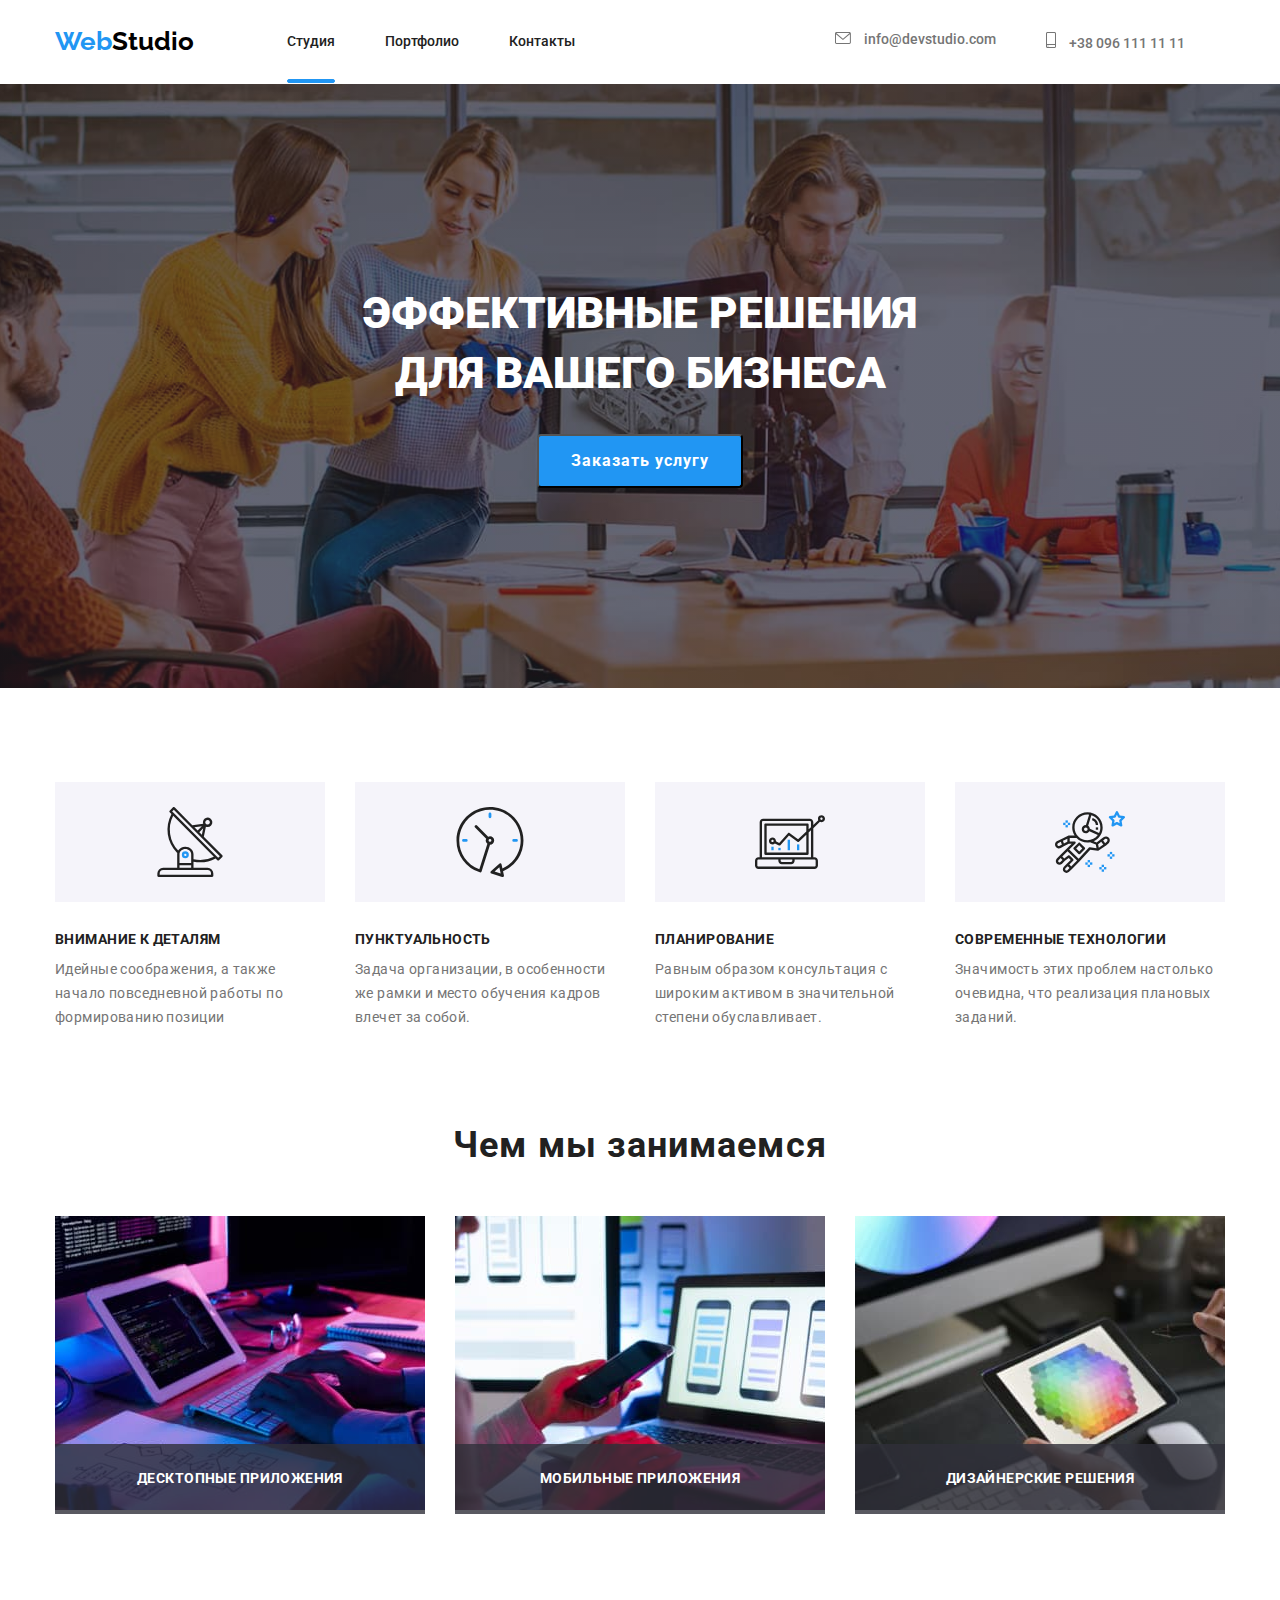
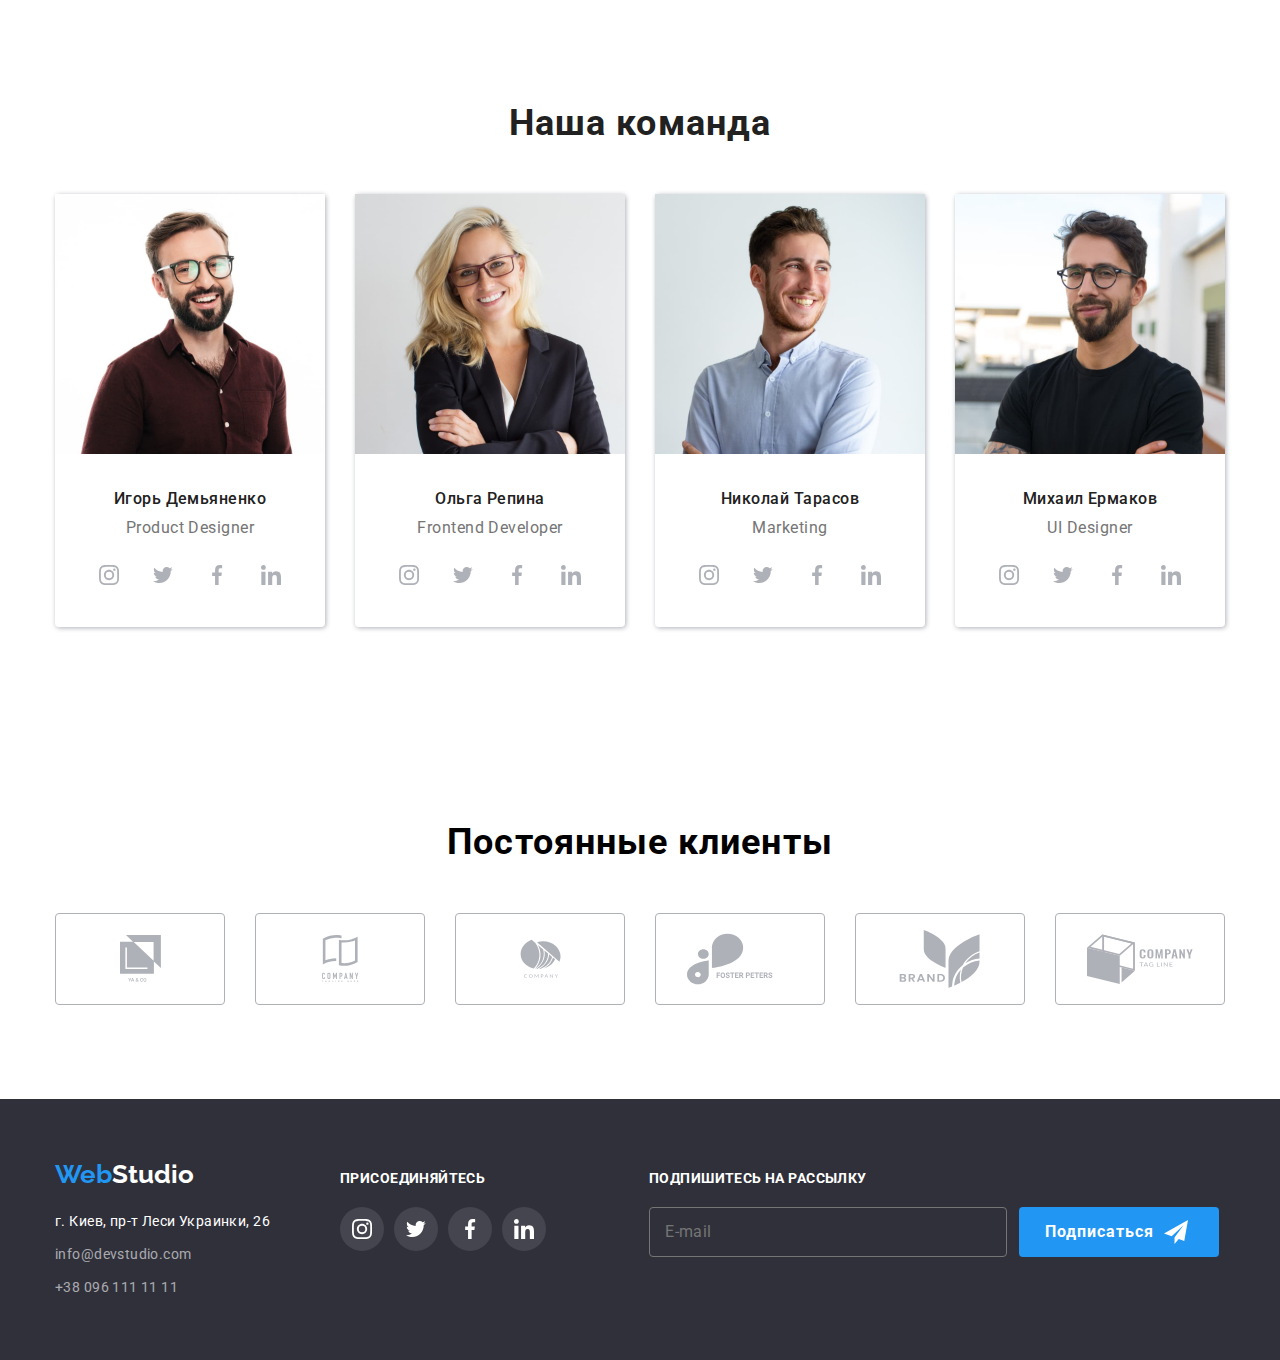
==== index.html @ 889dbae8 "Версия 1.0" ====
<!DOCTYPE html>
<html lang="ru">
  <head>
    <meta charset="UTF-8" />
    <meta http-equiv="X-UA-Compatible" content="IE=edge" />
    <meta name="viewport" content="width=device-width, initial-scale=1.0" />
    <title>Document</title>
    <link rel="preconnect" href="https://fonts.googleapis.com" />
    <link rel="preconnect" href="https://fonts.gstatic.com" crossorigin />
    <link
      href="https://fonts.googleapis.com/css2?family=Raleway:wght@700&family=Roboto:wght@400;500;700;900&display=swap"
      rel="stylesheet"
    />
    <link
      rel="stylesheet"
      href="https://cdnjs.cloudflare.com/ajax/libs/modern-normalize/1.1.0/modern-normalize.min.css"
    />
    <link rel="stylesheet" href="./css/styles.css" />
    <link rel="stylesheet" href="./css/main.css" />
  </head>

  <body>
    <header class="header">
      <div class="container heading">
        <nav class="header-navigation">
          <!---Лого сайта-->
          <a href="./index.html" class="logo" lang="en">
            <span class="half-logo">Web</span>Studio
          </a>

          <ul class="list nav-head">
            <!-----------------Меню в хедере---------------->
            <li>
              <a href="./index.html" class="link header-link active-link"> Студия </a>
            </li>
            <li>
              <a href="./portfolio.html" class="link header-link">
                Портфолио
              </a>
            </li>
            <li>
              <a href="" class="link header-link"> Контакты </a>
            </li>
          </ul>
        </nav>
        <ul class="list post-and-phone">
          <!---------------Почта и телефон---------------->
          <li >
            <a href="mailto:info@devstudio.com" class="link header-link"
              ><svg class="for-mailto" width="16" height="12">
                <use href="./images/icons.svg#icon-envelope"></use>
              </svg>
              info@devstudio.com 
          </a>
          </li>
          <li>
            <a href="tel:+380961111111" class="link header-link"
              >
              <svg class="for-tel" width="10" height="16">
                <use href="./images/icons.svg#icon-smartphone"></use>
              </svg>
              +38 096 111 11 11</a
            >
          </li>
        </ul>
      </div>
    </header>

    <main>
      <!--------------------Герой------------------->
      <section class="hero">
        <div class="container">
          <h1 class="hero-text">
            Эффективные решения <br />
            для вашего бизнеса
          </h1>
          <button type="button" class="hero-button" data-modal-open>Заказать услугу</button>
        </div>
      </section>
      <!----------------------О нас------------------->
      <section class="about-section">
        <div class="container">
          <ul class="list about">
            <li class="about-topic antenna">
              <h3 class="about-us">Внимание к деталям</h3>
              <p class="about-us-text">
                Идейные соображения, а также начало повседневной работы по
                формированию позиции
              </p>
            </li>
            <li class="about-topic clock">
              <h3 class="about-us">Пунктуальность</h3>
              <p class="about-us-text">
                Задача организации, в особенности же рамки и место обучения
                кадров влечет за собой.
              </p>
            </li>
            <li class="about-topic diagram">
              <h3 class="about-us">Планирование</h3>
              <p class="about-us-text">
                Равным образом консультация с широким активом в значительной
                степени обуславливает.
              </p>
            </li>
            <li class="about-topic kosmonaut">
              <h3 class="about-us">Современные технологии</h3>
              <p class="about-us-text">
                Значимость этих проблем настолько очевидна, что реализация
                плановых заданий.
              </p>
            </li>
          </ul>
        </div>
      </section>
<!---------------------Чем мы занимаемся---------------------------->
      <section class="our-work">
        <div class="container">
            <h2 class="caption">Чем мы занимаемся</h2>
            <ul class="list content">
              <li class="action-jpeg">
                <img
                  src="./images/action1.jpg"
                  alt="Разработка логики программы"
                  width="370"
                  height="294"
                />
                <div class="action-text">
                  <p>Десктопные приложения</p>
                </div>
              </li>
              <li class="action-jpeg">
                <img
                  src="./images/action2.jpg"
                  alt="Ищем телефоны по фотороботу"
                  width="370"
                  height="294"
                />
                <div class="action-text">
                  <p>Мобильные приложения</p>
                </div>
              </li>
              <li class="action-jpeg">
                <img
                  src="./images/action3.jpg"
                  alt="Гадание по планшету"
                  width="370"
                  height="294"
                />
                <div class="action-text">
                  <p>Дизайнерские решения</p>
                </div>
              </li>
            </ul>
      </section>
        </div>
 <!-------------------Наша команда--------------> 
 <!----------------------------------->      
      <section class="team-introduction">
        <div class="container">
            <h2 class="caption">Наша команда</h2>
            <ul class="list content">
              <li class="team-list">
                <img
                  src="./images/team-card-1.jpg"
                  alt="Игорь Демьяненко"
                  width="270"
                  height="260"
                />
                <div class="team-info">
                  <h3 class="team">Игорь Демьяненко</h3>
                  <p lang="en" class="team-role">Product Designer</p>
                </div>
                <div>
                  <ul class="list social-list">
                    <li class="injoy-list-item">
                      <a href="" class="team-link instagram"><span class="visually-hidden">Instagram</span>
                        <svg class="icon"  width="20" height="20">
                      <use href="./images/icons.svg#icon-instagram"></use>
                    </svg>
                      </a>
                    </li>
                    <li class="injoy-list-item">
                      <a href="" class="team-link twitter"><span class="visually-hidden">Twitter</span>
                        <svg class="icon"  width="20" height="20">
                      <use href="./images/icons.svg#icon-twitter"></use>
                        </svg> </a>
                    </li>
                    <li class="injoy-list-item">
                      <a href="" class="team-link facebook"><span class="visually-hidden">facebook</span>
                        <svg class="icon"  width="20" height="20">
                      <use href="./images/icons.svg#icon-facebook"></use>
                        </svg> </a>
                    </li>
                    <li class="injoy-list-item">
                      <a href="" class="team-link linkedin"><span class="visually-hidden">linkedin</span>
                        <svg class="icon"  width="20" height="20">
                      <use href="./images/icons.svg#icon-linkedin"></use>
                        </svg> </a>
                    </li>
                  </ul>
                </div>
              </li>
              <li class="team-list">
                <img
                  src="./images/team-card-2.jpg"
                  alt="Ольга Репина"
                  width="270"
                  height="260"
                />
                <div class="team-info">
                  <h3 class="team">Ольга Репина</h3>
                  <p lang="en" class="team-role">Frontend Developer</p>
                </div>
                <div>
                  <ul class="list social-list">
                    <li class="injoy-list-item">
                      <a href="" class="team-link instagram"><span class="visually-hidden">Instagram</span>
                        <svg class="icon"  width="20" height="20">
                      <use href="./images/icons.svg#icon-instagram"></use>
                    </svg>
                      </a>
                    </li>
                    <li class="injoy-list-item">
                      <a href="" class="team-link twitter"><span class="visually-hidden">Twitter</span>
                        <svg class="icon"  width="20" height="20">
                      <use href="./images/icons.svg#icon-twitter"></use>
                        </svg> </a>
                    </li>
                    <li class="injoy-list-item">
                      <a href="" class="team-link facebook"><span class="visually-hidden">facebook</span>
                        <svg class="icon"  width="20" height="20">
                      <use href="./images/icons.svg#icon-facebook"></use>
                        </svg> </a>
                    </li>
                    <li class="injoy-list-item">
                      <a href="" class="team-link linkedin"><span class="visually-hidden">linkedin</span>
                        <svg class="icon"  width="20" height="20">
                      <use href="./images/icons.svg#icon-linkedin"></use>
                        </svg> </a>
                    </li>
                  </ul>
                </div>
              </li>
              <li class="team-list">
                <img
                  src="./images/team-card-3.jpg"
                  alt="Николай Тарасов"
                  width="270"
                  height="260"
                />
                <div class="team-info">
                  <h3 class="team">Николай Тарасов</h3>
                  <p lang="en" class="team-role">Marketing</p>
                </div> 
                <div>
                  <ul class="list social-list">
                    <li class="injoy-list-item">
                      <a href="" class="team-link instagram"><span class="visually-hidden">Instagram</span>
                        <svg class="icon"  width="20" height="20">
                      <use href="./images/icons.svg#icon-instagram"></use>
                    </svg>
                      </a>
                    </li>
                    <li class="injoy-list-item">
                      <a href="" class="team-link twitter"><span class="visually-hidden">Twitter</span>
                        <svg class="icon"  width="20" height="20">
                      <use href="./images/icons.svg#icon-twitter"></use>
                        </svg> </a>
                    </li>
                    <li class="injoy-list-item">
                      <a href="" class="team-link facebook"><span class="visually-hidden">facebook</span>
                        <svg class="icon"  width="20" height="20">
                      <use href="./images/icons.svg#icon-facebook"></use>
                        </svg> </a>
                    </li>
                    <li class="injoy-list-item">
                      <a href="" class="team-link linkedin"><span class="visually-hidden">linkedin</span>
                        <svg class="icon"  width="20" height="20">
                      <use href="./images/icons.svg#icon-linkedin"></use>
                        </svg> </a>
                    </li>
                  </ul>
                </div>           
              </li>
              <li class="team-list">
                <img
                  src="./images/team-card-4.jpg"
                  alt="Михаил Ермаков"
                  width="270"
                  height="260"
                />
                <div class="team-info">
                  <h3 class="team">Михаил Ермаков</h3>
                  <p lang="en" class="team-role">UI Designer</p>
                </div>
                <div>
                  <ul class="list social-list">
                    <li class="injoy-list-item">
                      <a href="" class="team-link instagram"><span class="visually-hidden">Instagram</span>
                        <svg class="icon"  width="20" height="20">
                      <use href="./images/icons.svg#icon-instagram"></use>
                    </svg>
                      </a>
                    </li>
                    <li class="injoy-list-item">
                      <a href="" class="team-link twitter"><span class="visually-hidden">Twitter</span>
                        <svg class="icon"  width="20" height="20">
                      <use href="./images/icons.svg#icon-twitter"></use>
                        </svg> </a>
                    </li>
                    <li class="injoy-list-item">
                      <a href="" class="team-link facebook"><span class="visually-hidden">facebook</span>
                        <svg class="icon"  width="20" height="20">
                      <use href="./images/icons.svg#icon-facebook"></use>
                        </svg> </a>
                    </li>
                    <li class="injoy-list-item">
                      <a href="" class="team-link linkedin"><span class="visually-hidden">linkedin</span>
                        <svg class="icon"  width="20" height="20">
                      <use href="./images/icons.svg#icon-linkedin"></use>
                        </svg> </a>
                    </li>
                  </ul>
                </div>
              </li>
            </ul>
          </div>
        </section>
        <!--------------------------Наши клиенты------------------------------------->
        <section class="clients">
          <div>
            <h3 class="our-clients">Постоянные клиенты</h3>
            <ul class="list clients-list">
              <li class="company-list-item">
                <a href="" class="company flashing-icons"><span class="visually-hidden">YA&CO</span>
                  <svg class="icon"  width="41" height="47">
                <use href="./images/icons.svg#icon-group-first"></use>
              </svg>
                </a>
              </li>
              <li class="company-list-item">
                <a href="" class="company flashing-icons"><span class="visually-hidden">Company tagline here</span>
                  <svg class="icon"  width="41" height="47">
                <use href="./images/icons.svg#icon-tagline-logo"></use>
              </svg>
                </a>
              </li>
              <li class="company-list-item">
                <a href="" class="company flashing-icons"><span class="visually-hidden">Company half-circle</span>
                  <svg class="icon"  width="41" height="47">
                <use href="./images/icons.svg#icon-company-third"></use>
              </svg>
                </a>
              </li>
              <li class="company-list-item">
                <a href="" class="company flashing-icons"><span class="visually-hidden">Foster Peters</span>
                  <svg class="icon"  width="106" height="60">
                <use href="./images/icons.svg#icon-foster-peters"></use>
              </svg>
                </a>
              </li>
              <li class="company-list-item">
                <a href="" class="company flashing-icons"><span class="visually-hidden">List-brand</span>
                  <svg class="icon"  width="106" height="60">
                <use href="./images/icons.svg#icon-logo-brand"></use>
              </svg>
                </a>
              </li>
              <li class="company-list-item">
                <a href="" class="company flashing-icons"><span class="visually-hidden">Square company</span>
                  <svg class="icon"  width="106" height="60">
                <use href="./images/icons.svg#icon-company-tag-line"></use>
              </svg>
                </a>
              </li>
            </ul>
          </div>
        </section>
    </main>
    <!------------------------footer--------------->
    <footer>
      <div class="container foot-and-injoy">
        <div>
          <a href="./index.html" class="lower-logo" lang="en">
            <span class="left-half-logo-footer">Web</span
            ><span class="right-half-logo-footer">Studio</span>
          </a>
          <address class="address-ccs">
            <ul>
              <li class="list footer-adress">
                <a
                  href="https://goo.gl/maps/MTrRzGX6fxmaniAc8"
                  target="_blank"
                  rel="noopener noreferrer"
                  class="link"
                  >г. Киев, пр-т Леси Украинки, 26</a
                >
              </li>
              <li class="list footer-post-and-phone">
                <a href="mailto:info@devstudio.com" class="link"
                  >info@devstudio.com</a
                >
              </li>
              <li class="list footer-post-and-phone">
                <a href="tel:+380961111111" class="link">+38 096 111 11 11</a>
              </li>
            </ul>
          </address>
        </div>
          <div class="injoy">
            <h3 class="injoy-text">присоединяйтесь</h3>
            <ul class="list injoy-list">
              <li class="injoy-list-item ">
                <a href="" class="social-link"><span class="visually-hidden">Instagram</span>
                  <svg class="icon"  width="20" height="20">
                <use href="./images/icons.svg#icon-instagram"></use>
              </svg>
                </a>
              </li>
              <li class="injoy-list-item">
                 <a href="" class="social-link"><span class="visually-hidden">Twitter</span>
                  <svg class="icon"  width="20" height="20">
                <use href="./images/icons.svg#icon-twitter"></use>
                  </svg> </a>
              </li>
              <li class="injoy-list-item">
                <a href="" class="social-link"><span class="visually-hidden">facebook</span>
                  <svg class="icon"  width="20" height="20">
                <use href="./images/icons.svg#icon-facebook"></use>
                  </svg> </a>
              </li>
              <li class="injoy-list-item">
                <a href="" class="social-link"><span class="visually-hidden">linkedin</span>
                  <svg class="icon"  width="20" height="20">
                <use href="./images/icons.svg#icon-linkedin"></use>
                  </svg> </a>
              </li>
            </ul>
          </div>
          <div class="injoy-mailing">
                <h3 class="injoy-text">Подпишитесь на рассылку</h3>
                <form class="injoy-text-mailing-form">
                  <input type="email" name="injoy-mailing-input" placeholder="E-mail" class="injoy-mailing-input-class"> 
                  <button type="button" class="injoy-mailing-button">Подписаться <span class="injoy-mailing-icon"></span></button>
                </form>
          </div>
      </div>
      
    </footer>

    <!-------------------------Модалка--------------->
    <div class="backdrop is-hidden" data-modal>
      <div class="modal">
        <button type="button" class="close" data-modal-close>
          <svg class="icon-close" width="11" height="11">
                    <use href="./images/icons.svg#icon-close-colorless"></use>
                  </svg>
        </button>
        <form class="modal-form">
          <p class="modal-form-title">Оставьте свои данные, мы вам перезвоним</p>
          <div class="modal-form-sector">
            <label class="modal-form-field">
              Имя 
              <span class="modal-form-input-wrapper">
                <input type="text" class="modal-form-input" name="user-name">
                  <svg class="modal-form-icon"  width="12" height="12">
                    <use href="./images/icons.svg#icon-user"></use>
                  </svg>
              </span>
              
            </label>
            <label class="modal-form-field">
              Телефон
              <span class="modal-form-input-wrapper">
                  <input type="tel" class="modal-form-input" name="user-phone">
                <svg class="modal-form-icon" width="13" height="13">
                  <use href="./images/icons.svg#icon-tel"></use>
                </svg>
              </span>
              
            </label>
            <label class="modal-form-field">
              Почта
              <span class="modal-form-input-wrapper">
                  <input type="email" class="modal-form-input" name="user-mail">
                  <svg class="modal-form-icon" width="15" height="12">
                    <use href="./images/icons.svg#icon-mail"></use>
                  </svg>
              </span>
              
            </label>
            <label class="modal-form-field">
              Комментарий
              <textarea name="user-comment" class="modal-form-comment-area" placeholder="Введите текст" ></textarea>
            </label>
            <div class="modal-form-field-policy">
              <input type="checkbox" id="check" name="policy" class="checkbox visually-hidden">
              <label for="check" class="check-label">Соглашаюсь с рассылкой и принимаю &nbsp<a href=""class="link policy-link"> Условия договора</a></label>
            </div>
            <!--<label class="modal-form-field-policy check-label">
              <input type="checkbox" class="checkboxing" name="user-accepting">
              Соглашаюсь с рассылкой и принимаю <a href="">Условия договора</a> 
              
            </label> -->
            <span class="submit-button">
              <button type="submit" class="btn">Отправить</button>
            </span>
            
            
          </div>
        </form>
      </div>
      
    </div>

    <script src="./js/modal.js"></script>
  </body>
</html>
---- css/styles.css ----
.content {
  display: flex;
  flex-wrap: wrap;
}

.flashing-icons {
  transition-property: fill, border;
  transition-duration: var(--timing);
  transition-timing-function: var(--cubik);
}

/**header css**/

.header .conteiner {
  display: flex;
  align-items: center;
}

.heading {
  display: flex;
}
.header-link {
  display: block;
  position: relative;
  padding-top: 32px;
  padding-bottom: 32px;
}
.active-link::after {
  content: "";
  position: absolute;
  display: block;
  left: 0;
  bottom: 0;

  width: 100%;
  height: 4px;
  border-radius: 4px;
  background-color: var(--second-color);
  border: 1px solid var(--second-color);
  margin-bottom: -1.5px;
}

.logo {
  font-family: Raleway, sans-serif;
  font-weight: 700;
  font-size: 26px;
  line-height: 1.2;
  color: #000000;
  text-decoration: none;
  padding-top: 24px;
  padding-bottom: 24px;
  margin-right: 93px;
}
.half-logo {
  color: var(--second-color);
}

.header-navigation {
  display: flex;
  align-items: center;
}
.nav-head {
  font-weight: 500;
  font-size: 14px;
  line-height: 1.14;
  color: var(--secondary-text-color);
  /*padding-top: 32px;
  padding-bottom: 32px;*/

  display: flex;
}
.for-mailto,
.for-tel {
  fill: currentColor;
  align-items: center;
  display: inline-flex;
  margin-right: 10px;
}
.for-mailto:hover,
.for-tel:hover {
  fill: currentColor;
}

.nav-head li:not(:last-child),
.post-and-phone li:not(:last-child) {
  margin-right: 50px;
}

.nav-head .link {
  color: var(--secondary-text-color);
}
.post-and-phone {
  font-weight: 500;
  font-size: 14px;
  line-height: 1.14;
  color: var(--primary-text-color);

  display: flex;
  margin-left: auto;
  margin-right: 40px;
}
.post-and-phone .link {
  color: var(--primary-text-color);
}

/***main css**/

/**Герой**/
.hero {
  background: var(--outside-background-color);
  flex-grow: 1;
  text-align: center;
  padding-top: 200px;
  padding-bottom: 200px;

  background-image: linear-gradient(
      to right,
      rgba(47, 48, 58, 0.4),
      rgba(47, 48, 58, 0.4)
    ),
    url(../images/hero.jpg);
  background-repeat: no-repeat;
  background-position: center;
  background-size: cover;
}
.hero-text {
  font-weight: 900;
  font-size: 44px;
  line-height: 1.36;
  text-transform: uppercase;
  color: var(--light-text-color);
}
.hero-button {
  font-family: Roboto, sans-serif;
  font-style: normal;
  font-weight: 700;
  font-size: 16px;
  line-height: 1.9;
  align-items: center;
  text-align: center;
  letter-spacing: 0.06em;
  color: var(--light-text-color);
  background-color: var(--second-color);
  cursor: pointer;
  border-radius: 4px;
  padding: 10px 32px;
  display: inline-block;
  min-width: 200px;
  margin-top: 30px;
}
/************Секция "О нас"*******************/
.about-section {
  padding-top: 94px;
  padding-bottom: 94px;
  display: flex;
}
.about {
  display: flex;
}

.about-us {
  font-weight: 700;
  font-size: 14px;
  line-height: 1.14;
  letter-spacing: 0.03em;
  text-transform: uppercase;
  color: var(--secondary-text-color);
  margin-bottom: 10px;
}

.about-us-text {
  font-weight: 400;
  font-size: 14px;
  line-height: 1.71;
  letter-spacing: 0.03em;
  color: var(--primary-text-color);
  width: 270px;
}

.about-topic:not(:last-child) {
  margin-right: 30px;
}
.about-topic::before {
  content: "";
  display: block;
  height: 120px;
  background-color: #f5f4fa;
  background-size: contain;
  background-repeat: no-repeat;
  align-items: center;
  margin-bottom: 30px;
}

.antenna::before {
  background-image: url(../images/antenna-svg.svg);
}

.clock::before {
  background-image: url(../images/clock-svg.svg);
}
.diagram::before {
  background-image: url(../images/diagram-svg.svg);
}
.kosmonaut::before {
  background-image: url(../images/kosmonaut-svg.svg);
}
/***********************Чем мы занимаемся**************************************/
.our-work {
  padding-bottom: 94px;
}
.caption {
  font-weight: 700;
  font-size: 36px;
  line-height: 1.17;
  text-align: center;
  letter-spacing: 0.03em;
  color: var(--secondary-text-color);
  margin-bottom: 50px;
}

.action-jpeg {
  position: relative;
}
.action-jpeg:not(:last-child) {
  margin-right: 30px;
}

.action-text {
  height: 70px;
  width: 100%;
  position: absolute;
  bottom: 0;
  display: flex;

  font-style: normal;
  font-weight: 700;
  font-size: 14px;
  line-height: 1.14;
  justify-content: center;
  align-items: center;
  letter-spacing: 0.03em;
  text-transform: uppercase;
  /***padding-top: 27px;*/

  color: var(--light-text-color);
  background-color: rgba(47, 48, 58, 0.8);
}
/****************************Наша команда******************************/
.team {
  font-weight: 500;
  font-size: 16px;
  line-height: 1.19;
  letter-spacing: 0.03em;
  text-align: center;

  color: var(--secondary-text-color);
  padding-bottom: 10px;
}
.team-info {
  padding-top: 30px;
  padding-bottom: 16px;
}
.team-role {
  font-weight: 400;
  font-size: 16px;
  line-height: 1.19;
  letter-spacing: 0.03em;
  text-align: center;
  color: var(--primary-text-color);
}
.team-list {
  box-shadow: 1px 1px 5px var(--company-color);
  border-radius: 4px;
}

.team-list:not(:last-child) {
  margin-right: 30px;
}
.team-introduction {
  padding-bottom: 94px;
  padding-top: 94px;
  /**background-color: #F5F4FA;*/
}
.social-list {
  display: flex;
  justify-content: center;
  padding-bottom: 30px;
}
.team-link {
  height: 44px;
  width: 44px;
  display: flex;
  align-items: center;
  justify-content: center;
  fill: var(--company-color);
  border-radius: 50%;
  background-color: transparent;

  transition-property: background-color, fill;
  transition-duration: var(--timing);
  transition-timing-function: var(--cubik);
}

.team-link:hover,
.team-link:focus {
  background-color: var(--second-color);
  fill: var(--light-text-color);
}
/*********************Наши клиенты*******************************/
.clients {
  padding-top: 100px;
  /*padding-bottom: 236px;*/
}
.our-clients {
  font-weight: 700;
  font-size: 36px;
  line-height: 1.17;
  text-align: center;
  letter-spacing: 0.03em;
  margin-bottom: 50px;
}

.clients-list {
  display: flex;
  justify-content: center;
  padding-bottom: 94px;
}
.company {
  content: "";
  height: 92px;
  width: 170px;
  display: flex;
  align-items: center;
  justify-content: center;
  border-radius: 4px;
  fill: var(--company-color);
  border: 1px solid var(--company-color);
}
.company:hover,
.company:focus {
  fill: var(--second-color);
  border: 1px solid var(--second-color);
}

/**************************footer css**************************/
footer {
  background: var(--outside-background-color);
  padding-top: 60px;
  padding-bottom: 60px;
}

.lower-logo {
  font-family: Raleway, sans-serif;
  font-weight: 700;
  font-size: 26px;
  line-height: 1.2;
  color: #000000;
  text-decoration: none;
}

.left-half-logo-footer {
  color: var(--second-color);
}
.right-half-logo-footer {
  color: var(--light-text-color);
}
.footer-post-and-phone:not(:last-child) {
  margin-bottom: 9px;
}
.footer-adress {
  margin-bottom: 9px;
}
.footer-post-and-phone .link {
  font-style: normal;
  font-size: 14px;
  line-height: 1.71;
  letter-spacing: 0.03em;
  color: rgba(255, 255, 255, 0.6);
}
.address-ccs {
  margin-top: 20px;
}

.footer-adress .link {
  font-style: normal;
  font-size: 14px;
  line-height: 1.71;
  letter-spacing: 0.03em;
  color: var(--light-text-color);
}

/******************************Социалки*******************************/
.injoy {
  margin-left: 70px;
  margin-top: 12px;
}
.injoy-text {
  font-weight: 700;
  font-size: 14px;
  line-height: 1.14;
  letter-spacing: 0.03em;
  text-transform: uppercase;

  color: var(--light-text-color);
  margin-bottom: 20px;
}
.injoy-list {
  display: flex;
  justify-content: center;
}
.social-link {
  height: 44px;
  width: 44px;
  display: flex;
  align-items: center;
  justify-content: center;
  border-radius: 50%;
  background-color: rgba(255, 255, 255, 0.1);
  fill: var(--light-text-color);

  transition-property: background-color;
  transition-duration: var(--timing);
  transition-timing-function: var(--cubik);
}
.social-link:hover,
.social-link:focus {
  background-color: var(--second-color);
}

.injoy-list-item {
  content: "";
  display: inline-block;

  background-size: 22px;
  background-position: center;
  fill: var(--light-text-color);
}
.injoy-list-item:not(:last-child) {
  margin-right: 10px;
}
.company-list-item:not(:last-child) {
  margin-right: 30px;
}

.foot-and-injoy {
  display: flex;
}

.injoy-mailing {
  margin-left: 103px;
  margin-top: 12px;
}
.injoy-text-mailing-form {
  display: flex;
}

.injoy-mailing-input-class {
  height: 50px;
  width: 358px;
  background-color: transparent;
  border-radius: 4px;
  border: 1px solid var(--primary-text-color);
  padding: 16px 15px;
  color: var(--primary-text-color);
  margin-right: 12px;
}
.injoy-mailing-input-class::placeholder {
  font-weight: normal;
  font-size: 16px;
  line-height: 1.25;
  letter-spacing: 0.03em;
  color: var(--primary-text-color);
}
.injoy-mailing-button {
  font-family: Roboto, sans-serif;
  font-style: normal;
  font-weight: 700;
  font-size: 16px;
  line-height: 1.9;
  align-items: center;
  text-align: center;
  letter-spacing: 0.06em;
  color: var(--light-text-color);
  background-color: var(--second-color);
  cursor: pointer;
  border-radius: 4px;
  padding: 5px 26px;
  display: inline-flex;
  min-width: 200px;
  position: relative;
  border: none;
}
.injoy-mailing-button > .injoy-mailing-icon {
  width: 24px;
  height: 24px;
  background-image: url(../images/icon-send.svg);
  margin-left: 10px;
}

/*******************************Портфолио**********************************/

.visually-hidden {
  position: absolute;
  clip: rect(0 0 0 0);
  width: 1px;
  height: 1px;
  margin: -1px;
}

.projects {
  position: relative;

  margin-right: 30px;
  margin-bottom: 30px;
  border: 1px solid #eeeeee;

  transition-property: box-shadow, order-radius;
  transition-duration: var(--timing);
  transition-timing-function: var(--cubik);
}

.projects:hover,
.projects:focus {
  box-shadow: 1px 1px 5px var(--company-color);
  border-radius: 4px;
}

.projects:nth-child(3n) {
  margin-right: -30px;
}
.projects:nth-last-child(-n + 3) {
  margin-bottom: 0;
  padding-bottom: 0;
}

.port {
  border-top: 1px solid #ececec;
  padding-top: 94px;
  padding-bottom: 94px;
}

.portfolio-button {
  font-family: Roboto, sans-serif;
  font-weight: 500;
  font-size: 16px;
  line-height: 1.62;
  text-align: center;
  letter-spacing: 0.03em;
  border-radius: 4px;
  background-color: #f5f4fa;
  color: var(--secondary-text-color);
  cursor: pointer;
  border-color: transparent;
  padding: 6px 22px;
  border-radius: 4px;

  transition-property: color, background-color, box-shadow;
  transition-duration: var(--timing);
  transition-timing-function: var(--cubik);
}
.filter-button {
  justify-content: center;
  margin-bottom: 50px;
}
.filter-button li:not(:last-child) {
  margin-right: 8px;
}

.info-project {
  padding: 20px 24px;
}
.thumb {
  position: relative;
  overflow: hidden;
}

.project-topic {
  position: absolute;
  width: 100%;
  /*height: calc(100% - 110px);*/
  height: 100%;
  top: 100%;
  left: 0;
  text-align: left;
  padding: 63px 24px;

  font-style: normal;
  font-weight: normal;
  font-size: 18px;
  line-height: 1.56;
  letter-spacing: 0.03em;

  color: var(--light-text-color);
  background-color: rgba(33, 150, 243, 0.9);
  opacity: 0;

  transition-property: opacity, transform;
  transition-duration: var(--timing);
  transition-timing-function: var(--cubik);
}
.thumb:hover .project-topic {
  opacity: 1;
  transform: translateY(-100%);
  /*transform: translateY(calc(-100% - 110px));*/
}

.company-name {
  font-weight: 700;
  font-size: 18px;
  line-height: 2;
  letter-spacing: 0.06em;
  color: var(--secondary-text-color);
  margin-bottom: 4px;
}

.project-type {
  font-weight: 400;
  font-size: 16px;
  line-height: 1.87;
  letter-spacing: 0.03em;
  color: var(--primary-text-color);
}
.link:hover,
.link:focus {
  color: var(--second-color);
  fill: var(--second-color);
}

.portfolio-button:hover,
.portfolio-button:focus {
  color: var(--light-text-color);
  background-color: var(--second-color);
  box-shadow: 1px 1px 5px var(--company-color);
}

/******************* Модалка********/
.backdrop {
  position: fixed;
  top: 0;
  left: 0;
  width: 100vw;
  height: 100vh;
  background-color: rgba(0, 0, 0, 0.2);
  opacity: 1;
  transition: opacity var(--timing) var(--cubik);
}

.backdrop.is-hidden {
  opacity: 0;
  pointer-events: none;
  visibility: unset;
}

.modal {
  min-width: 528px;
  min-height: 581px;
  background-color: var(--light-text-color);

  position: absolute;
  top: 50%;
  left: 50%;
  transform: translate(-50%, -50%);
  padding: 40px;
}

.close {
  border: 1px solid rgba(0, 0, 0, 0.1);
  background-color: unset;
  width: 30px;
  height: 30px;
  border-radius: 50%;
  position: absolute;

  top: 8px;
  right: 8px;

  transition-property: fill, border-color;
  transition-duration: var(--timing);
  transition-timing-function: var(--cubik);
}

.modal-form-title {
  font-style: normal;
  font-weight: 900;
  font-size: 20px;
  line-height: 1.15;
  text-align: center;
  letter-spacing: 0.03em;

  color: var(--secondary-text-color);
  padding-bottom: 12px;
}
.modal-form-input-wrapper {
  display: block;
  position: relative;
  content: "";
  margin-top: 4px;
}

.modal-form-field {
  display: block;
  padding-bottom: 10px;

  font-weight: normal;
  font-size: 12px;
  line-height: 1.17;

  letter-spacing: 0.01em;

  color: var(--primary-text-color);
}
.modal-form-field-policy {
  display: block;
  margin-bottom: 30px;

  font-weight: normal;
  font-size: 14px;
  line-height: 1.17;

  letter-spacing: 0.03em;

  color: var(--primary-text-color);
  margin-top: 20px;
  margin-left: 13px;
}

.modal-form-input {
  width: 100%;
  height: 40px;
  padding: 11px 11px 11px 34px;
  border: 1px solid rgba(33, 33, 33, 0.2);
  box-sizing: border-box;
  border-radius: 4px;
  font-weight: normal;
  font-size: 12px;
  line-height: 1.17;

  letter-spacing: 0.01em;

  transition-property: border-color;
  transition-duration: var(--timing);
  transition-timing-function: var(--cubik);
}

.modal-form-icon {
  position: absolute;
  left: 11px;
  top: 50%;
  transform: translateY(-50%);
  transition-property: fill;
  transition-duration: var(--timing);
  transition-timing-function: var(--cubik);
}
.modal-form-comment-area {
  display: block;
  width: 100%;
  height: 120px;
  resize: none;
  padding: 12px 16px;
  margin-top: 4px;

  border: 1px solid rgba(33, 33, 33, 0.2);
  box-sizing: border-box;
  border-radius: 4px;

  font-weight: normal;
  font-size: 12px;
  line-height: 1.17;

  letter-spacing: 0.01em;

  transition-property: border-color;
  transition-duration: var(--timing);
  transition-timing-function: var(--cubik);
}

.modal-form-comment-area::placeholder {
  color: rgba(117, 117, 117, 0.5);
}
.submit-button {
  position: relative;
}
.btn {
  font-family: Roboto, sans-serif;
  font-style: normal;
  font-weight: 700;
  font-size: 16px;
  line-height: 1.9;
  align-items: center;
  text-align: center;
  letter-spacing: 0.06em;
  color: var(--light-text-color);
  background-color: var(--second-color);
  cursor: pointer;
  border-radius: 4px;
  padding: 10px 32px;
  display: block;
  min-width: 200px;
  margin: 0 auto;
  border: none;
}

.modal-form-input-wrapper:hover > .modal-form-input,
.modal-form-input-wrapper:focus > .modal-form-input,
.modal-form-input-wrapper:hover > .modal-form-icon,
.modal-form-input-wrapper:focus > .modal-form-icon {
  border-color: var(--second-color);
  fill: var(--second-color);
}

.modal-form-field:hover > .modal-form-comment-area,
.modal-form-field:focus > .modal-form-comment-area {
  border-color: var(--second-color);
}

.close:hover {
  fill: var(--second-color);
  border-color: var(--second-color);
}
.check-label {
  display: flex;
  align-items: center;
}
.check-label::before {
  content: "";
  width: 15px;
  height: 15px;
  border: 2px solid #000000;
  border-radius: 2px;
  margin-right: 5px;
}
.check-label::before {
  content: "";
  width: 15px;
  height: 15px;
  border: 2px solid #000000;
  border-radius: 2px;
  margin-right: 5px;
}

.checkbox:checked + .check-label::before {
  background-color: #2196f3;
  background-image: url(../images/yes.svg);
  background-repeat: no-repeat;
  background-size: contain;
  border: none;
}
.policy-link {
  font-weight: normal;
  font-size: 14px;
  line-height: 1.71;

  letter-spacing: 0.03em;
  text-decoration-line: underline;

  color: var(--second-color);
}
---- css/main.css ----
@charset "UTF-8";
:root {
  --primary-text-color: #757575;
  --secondary-text-color: #212121;
  --outside-background-color: #2f303a;
  --light-text-color: #ffffff;
  --second-color: #2196f3;
  --company-color: #afb1b8;
  --timing: 250ms;
  --cubik: cubic-bezier(0.4, 0, 0.2, 1);
}

html {
  box-sizing: border-box;
}

body {
  font-family: Roboto, sans-serif;
  font-style: normal;
}

/**Небольшой RESET после нормализации*/
p,
h1,
h2,
h3,
h4,
h5,
h6 {
  margin-top: 0px;
  margin-bottom: 0px;
}

ul {
  margin-top: 0px;
  margin-bottom: 0px;
  padding-left: 0px;
}

.link {
  text-decoration: none;
  transition-property: color, fill;
  transition-duration: var(--timing);
  transition-timing-function: var(--cubik);
}

.list {
  list-style: none;
}

/**Общий контейнер для элементов макета**/
.container {
  width: 1200px;
  padding-left: 15px;
  padding-right: 15px;
  margin: 0 auto;
}
/*# sourceMappingURL=main.css.map */
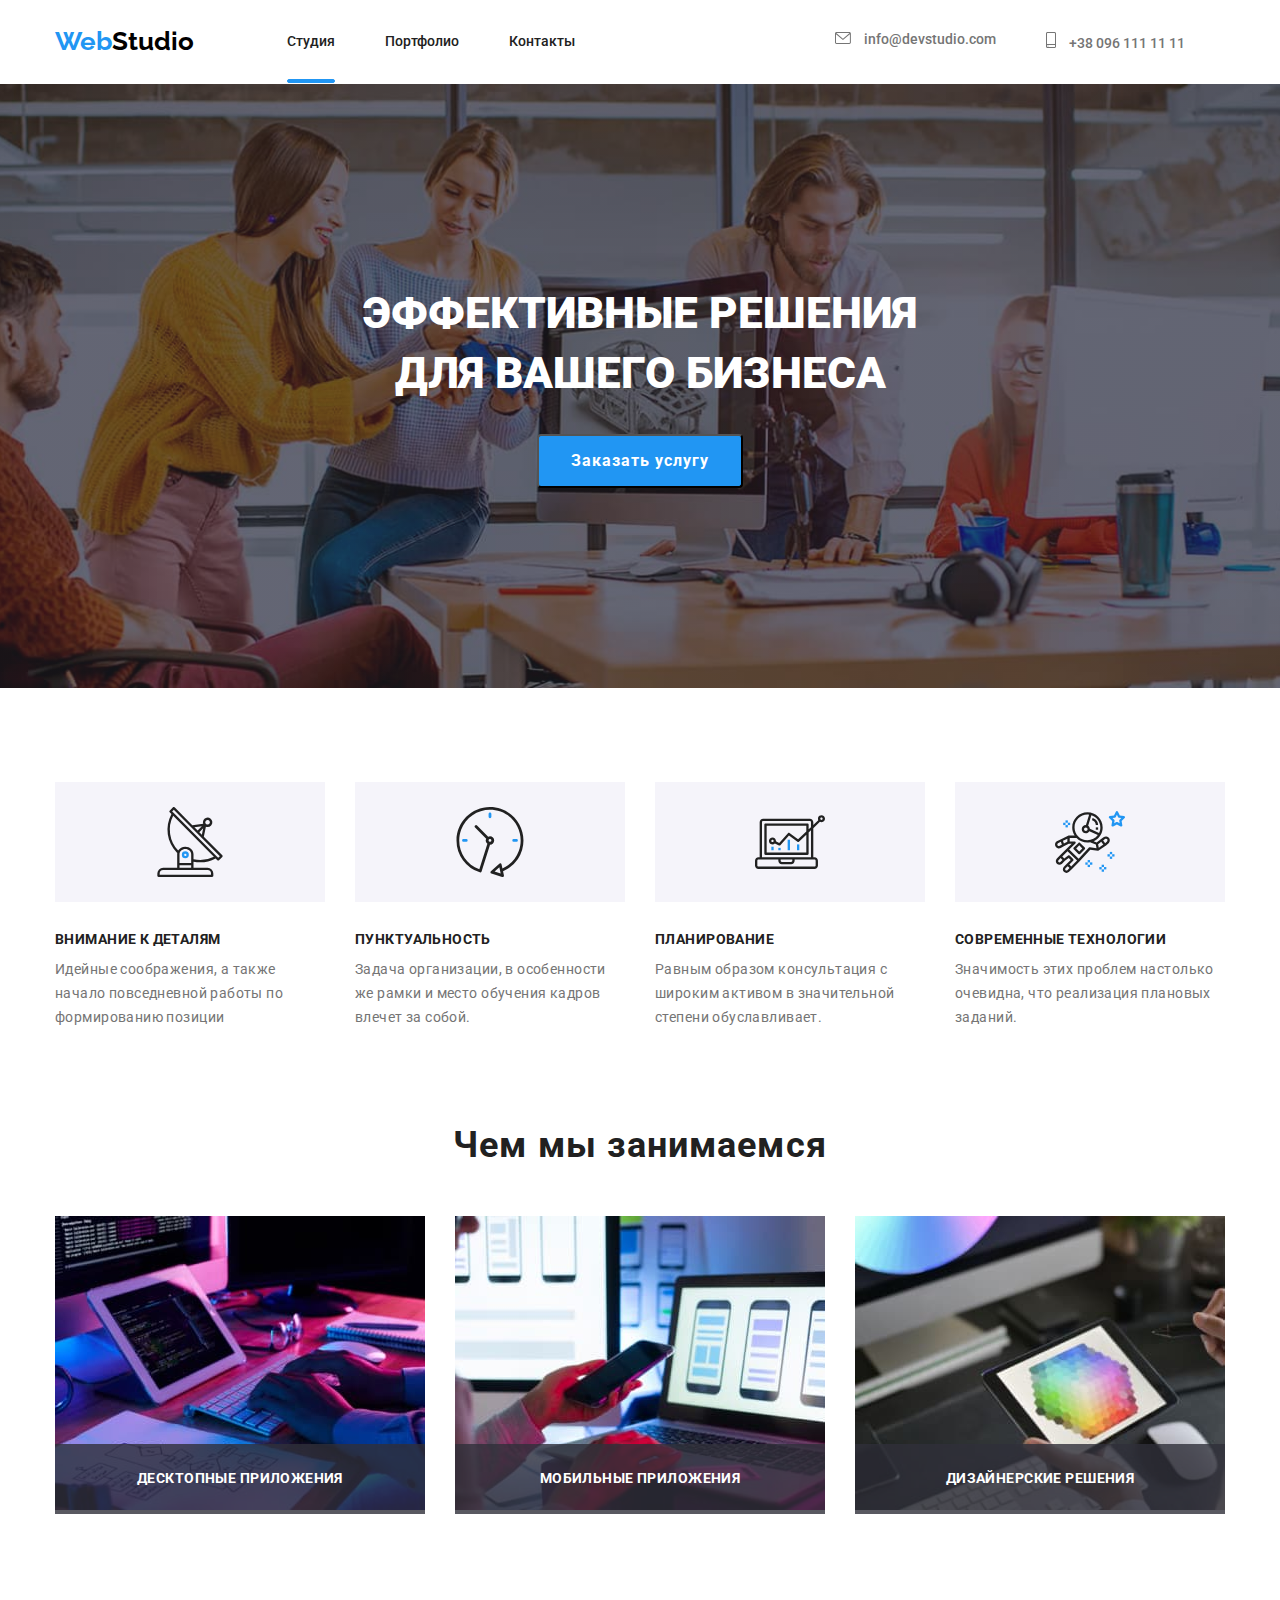
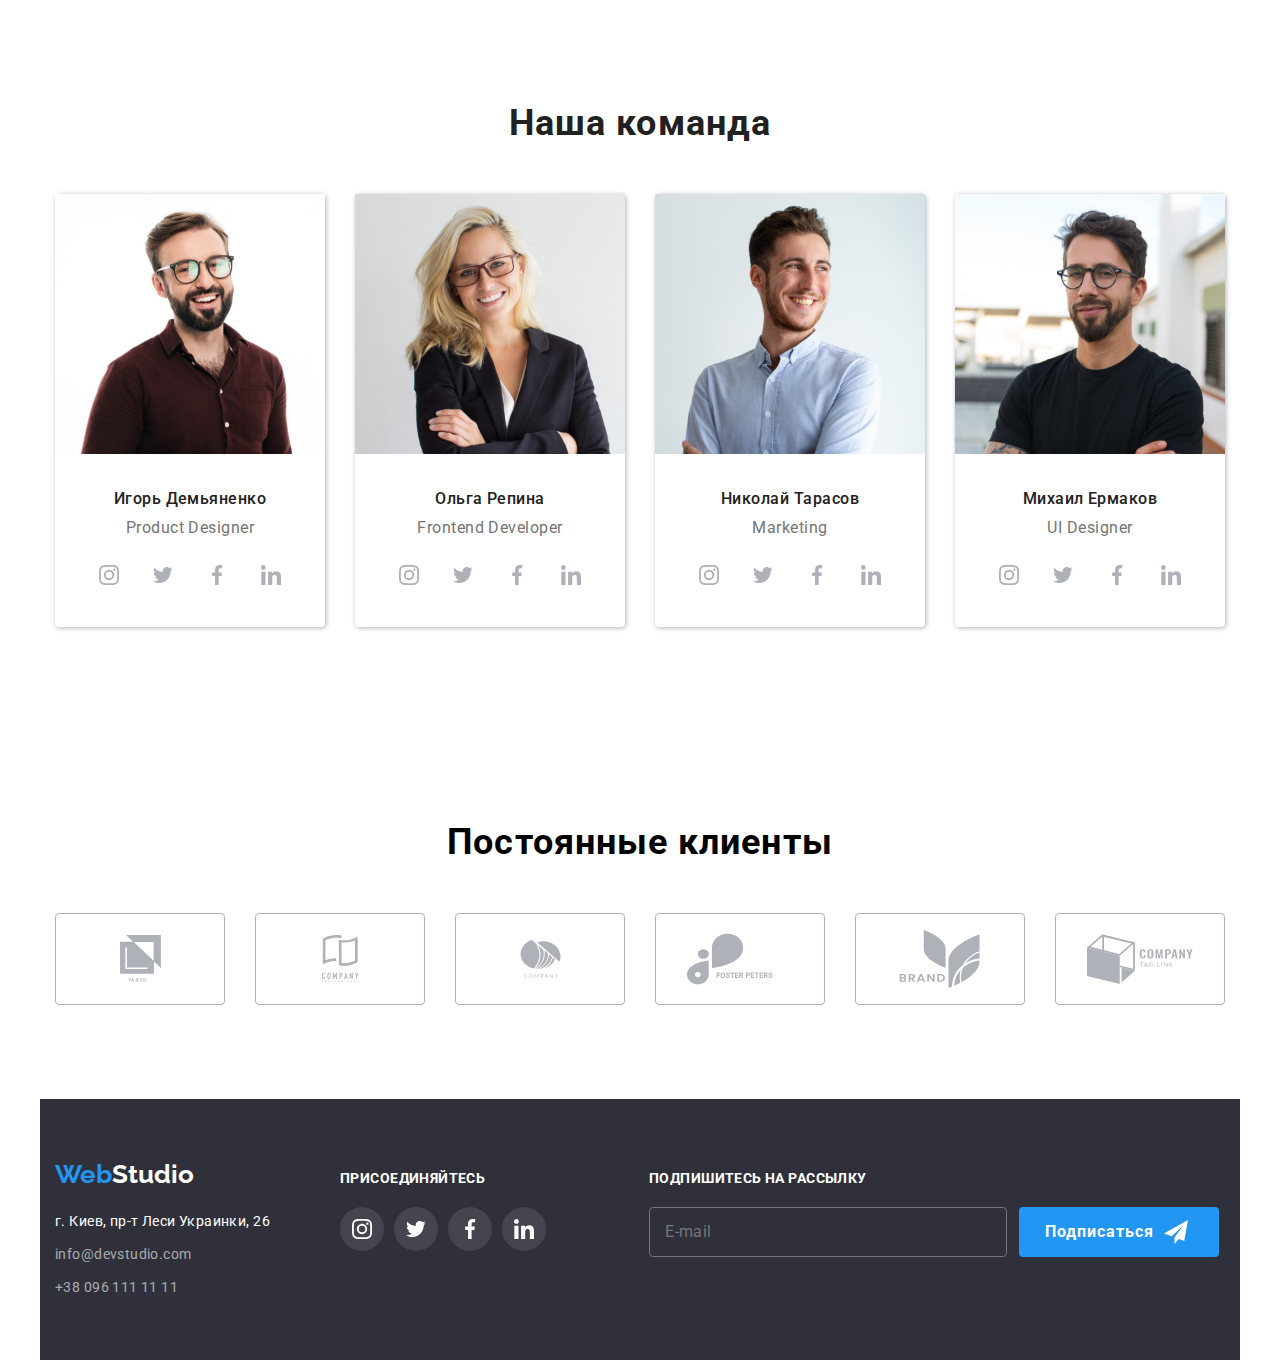
==== commit 7f2752e2: "Версия 1.1" ====
--- a/index.html
+++ b/index.html
@@ -20,33 +20,33 @@
   </head>
 
   <body>
-    <header class="header">
+    <header">
       <div class="container heading">
         <nav class="header-navigation">
           <!---Лого сайта-->
-          <a href="./index.html" class="logo" lang="en">
-            <span class="half-logo">Web</span>Studio
+          <a href="./index.html" class="logo logo--upper" lang="en">
+            <span class="logo--accent">Web</span><span class="logo--dark">Studio</span>
           </a>
 
           <ul class="list nav-head">
             <!-----------------Меню в хедере---------------->
             <li>
-              <a href="./index.html" class="link header-link active-link"> Студия </a>
+              <a href="./index.html" class="link header-navigation__link header-navigation__link--active-link"> Студия </a>
             </li>
             <li>
-              <a href="./portfolio.html" class="link header-link">
+              <a href="./portfolio.html" class="link header-navigation__link">
                 Портфолио
               </a>
             </li>
             <li>
-              <a href="" class="link header-link"> Контакты </a>
+              <a href="" class="link header-navigation__link"> Контакты </a>
             </li>
           </ul>
         </nav>
         <ul class="list post-and-phone">
           <!---------------Почта и телефон---------------->
           <li >
-            <a href="mailto:info@devstudio.com" class="link header-link"
+            <a href="mailto:info@devstudio.com" class="link header-navigation__link"
               ><svg class="for-mailto" width="16" height="12">
                 <use href="./images/icons.svg#icon-envelope"></use>
               </svg>
@@ -54,7 +54,7 @@
           </a>
           </li>
           <li>
-            <a href="tel:+380961111111" class="link header-link"
+            <a href="tel:+380961111111" class="link header-navigation__link"
               >
               <svg class="for-tel" width="10" height="16">
                 <use href="./images/icons.svg#icon-smartphone"></use>
@@ -70,129 +70,120 @@
       <!--------------------Герой------------------->
       <section class="hero">
         <div class="container">
-          <h1 class="hero-text">
+          <h1 class="hero__text">
             Эффективные решения <br />
             для вашего бизнеса
           </h1>
-          <button type="button" class="hero-button" data-modal-open>Заказать услугу</button>
+          <button type="button" class="button" data-modal-open>Заказать услугу</button>
         </div>
       </section>
       <!----------------------О нас------------------->
-      <section class="about-section">
-        <div class="container">
+      <section class="about-section container">
           <ul class="list about">
-            <li class="about-topic antenna">
-              <h3 class="about-us">Внимание к деталям</h3>
-              <p class="about-us-text">
+            <li class="about__topic about__topic--antenna">
+              <h3 class="about_character">Внимание к деталям</h3>
+              <p class="about__text">
                 Идейные соображения, а также начало повседневной работы по
                 формированию позиции
               </p>
             </li>
-            <li class="about-topic clock">
-              <h3 class="about-us">Пунктуальность</h3>
-              <p class="about-us-text">
+            <li class="about__topic about__topic--clock">
+              <h3 class="about_character">Пунктуальность</h3>
+              <p class="about__text">
                 Задача организации, в особенности же рамки и место обучения
                 кадров влечет за собой.
               </p>
             </li>
-            <li class="about-topic diagram">
-              <h3 class="about-us">Планирование</h3>
-              <p class="about-us-text">
+            <li class="about__topic about__topic--diagram">
+              <h3 class="about_character">Планирование</h3>
+              <p class="about__text">
                 Равным образом консультация с широким активом в значительной
                 степени обуславливает.
               </p>
             </li>
-            <li class="about-topic kosmonaut">
-              <h3 class="about-us">Современные технологии</h3>
-              <p class="about-us-text">
+            <li class="about__topic about__topic--kosmonaut">
+              <h3 class="about_character">Современные технологии</h3>
+              <p class="about__text">
                 Значимость этих проблем настолько очевидна, что реализация
                 плановых заданий.
               </p>
             </li>
           </ul>
-        </div>
       </section>
 <!---------------------Чем мы занимаемся---------------------------->
       <section class="our-work">
         <div class="container">
             <h2 class="caption">Чем мы занимаемся</h2>
             <ul class="list content">
-              <li class="action-jpeg">
+              <li class="our-work__picture">
                 <img
                   src="./images/action1.jpg"
                   alt="Разработка логики программы"
                   width="370"
                   height="294"
                 />
-                <div class="action-text">
-                  <p>Десктопные приложения</p>
-                </div>
-              </li>
-              <li class="action-jpeg">
+                  <p class="our-work__text">Десктопные приложения</p>
+              </li>
+              <li class="our-work__picture">
                 <img
                   src="./images/action2.jpg"
                   alt="Ищем телефоны по фотороботу"
                   width="370"
                   height="294"
                 />
-                <div class="action-text">
-                  <p>Мобильные приложения</p>
-                </div>
-              </li>
-              <li class="action-jpeg">
+                  <p class="our-work__text">Мобильные приложения</p>
+              </li>
+              <li class="our-work__picture">
                 <img
                   src="./images/action3.jpg"
                   alt="Гадание по планшету"
                   width="370"
                   height="294"
                 />
-                <div class="action-text">
-                  <p>Дизайнерские решения</p>
-                </div>
+                  <p class="our-work__text">Дизайнерские решения</p>
               </li>
             </ul>
       </section>
         </div>
- <!-------------------Наша команда--------------> 
- <!----------------------------------->      
-      <section class="team-introduction">
+ <!-------------------Наша команда-------------->   
+      <section class="team">
         <div class="container">
             <h2 class="caption">Наша команда</h2>
             <ul class="list content">
-              <li class="team-list">
+              <li class="team__list">
                 <img
                   src="./images/team-card-1.jpg"
                   alt="Игорь Демьяненко"
                   width="270"
                   height="260"
                 />
-                <div class="team-info">
-                  <h3 class="team">Игорь Демьяненко</h3>
-                  <p lang="en" class="team-role">Product Designer</p>
+                <div class="team__info">
+                  <h3 class="team__name">Игорь Демьяненко</h3>
+                  <p lang="en" class="team__role">Product Designer</p>
                 </div>
                 <div>
                   <ul class="list social-list">
-                    <li class="injoy-list-item">
-                      <a href="" class="team-link instagram"><span class="visually-hidden">Instagram</span>
+                    <li class="social-list__items">
+                      <a href="" class="social-list__link"><span class="visually-hidden">Instagram</span>
                         <svg class="icon"  width="20" height="20">
                       <use href="./images/icons.svg#icon-instagram"></use>
                     </svg>
                       </a>
                     </li>
-                    <li class="injoy-list-item">
-                      <a href="" class="team-link twitter"><span class="visually-hidden">Twitter</span>
+                    <li class="social-list__items">
+                      <a href="" class="social-list__link"><span class="visually-hidden">Twitter</span>
                         <svg class="icon"  width="20" height="20">
                       <use href="./images/icons.svg#icon-twitter"></use>
                         </svg> </a>
                     </li>
-                    <li class="injoy-list-item">
-                      <a href="" class="team-link facebook"><span class="visually-hidden">facebook</span>
+                    <li class="social-list__items">
+                      <a href="" class="social-list__link"><span class="visually-hidden">facebook</span>
                         <svg class="icon"  width="20" height="20">
                       <use href="./images/icons.svg#icon-facebook"></use>
                         </svg> </a>
                     </li>
-                    <li class="injoy-list-item">
-                      <a href="" class="team-link linkedin"><span class="visually-hidden">linkedin</span>
+                    <li class="social-list__items">
+                      <a href="" class="social-list__link"><span class="visually-hidden">linkedin</span>
                         <svg class="icon"  width="20" height="20">
                       <use href="./images/icons.svg#icon-linkedin"></use>
                         </svg> </a>
@@ -200,40 +191,40 @@
                   </ul>
                 </div>
               </li>
-              <li class="team-list">
+              <li class="team__list">
                 <img
                   src="./images/team-card-2.jpg"
                   alt="Ольга Репина"
                   width="270"
                   height="260"
                 />
-                <div class="team-info">
-                  <h3 class="team">Ольга Репина</h3>
-                  <p lang="en" class="team-role">Frontend Developer</p>
+                <div class="team__info">
+                  <h3 class="team__name">Ольга Репина</h3>
+                  <p lang="en" class="team__role">Frontend Developer</p>
                 </div>
                 <div>
                   <ul class="list social-list">
-                    <li class="injoy-list-item">
-                      <a href="" class="team-link instagram"><span class="visually-hidden">Instagram</span>
+                    <li class="social-list__items">
+                      <a href="" class="social-list__link"><span class="visually-hidden">Instagram</span>
                         <svg class="icon"  width="20" height="20">
                       <use href="./images/icons.svg#icon-instagram"></use>
                     </svg>
                       </a>
                     </li>
-                    <li class="injoy-list-item">
-                      <a href="" class="team-link twitter"><span class="visually-hidden">Twitter</span>
+                    <li class="social-list__items">
+                      <a href="" class="social-list__link"><span class="visually-hidden">Twitter</span>
                         <svg class="icon"  width="20" height="20">
                       <use href="./images/icons.svg#icon-twitter"></use>
                         </svg> </a>
                     </li>
-                    <li class="injoy-list-item">
-                      <a href="" class="team-link facebook"><span class="visually-hidden">facebook</span>
+                    <li class="social-list__items">
+                      <a href="" class="social-list__link"><span class="visually-hidden">facebook</span>
                         <svg class="icon"  width="20" height="20">
                       <use href="./images/icons.svg#icon-facebook"></use>
                         </svg> </a>
                     </li>
-                    <li class="injoy-list-item">
-                      <a href="" class="team-link linkedin"><span class="visually-hidden">linkedin</span>
+                    <li class="social-list__items">
+                      <a href="" class="social-list__link"><span class="visually-hidden">linkedin</span>
                         <svg class="icon"  width="20" height="20">
                       <use href="./images/icons.svg#icon-linkedin"></use>
                         </svg> </a>
@@ -241,40 +232,40 @@
                   </ul>
                 </div>
               </li>
-              <li class="team-list">
+              <li class="team__list">
                 <img
                   src="./images/team-card-3.jpg"
                   alt="Николай Тарасов"
                   width="270"
                   height="260"
                 />
-                <div class="team-info">
-                  <h3 class="team">Николай Тарасов</h3>
-                  <p lang="en" class="team-role">Marketing</p>
+                <div class="team__info">
+                  <h3 class="team__name">Николай Тарасов</h3>
+                  <p lang="en" class="team__role">Marketing</p>
                 </div> 
                 <div>
                   <ul class="list social-list">
-                    <li class="injoy-list-item">
-                      <a href="" class="team-link instagram"><span class="visually-hidden">Instagram</span>
+                    <li class="social-list__items">
+                      <a href="" class="social-list__link"><span class="visually-hidden">Instagram</span>
                         <svg class="icon"  width="20" height="20">
                       <use href="./images/icons.svg#icon-instagram"></use>
                     </svg>
                       </a>
                     </li>
-                    <li class="injoy-list-item">
-                      <a href="" class="team-link twitter"><span class="visually-hidden">Twitter</span>
+                    <li class="social-list__items">
+                      <a href="" class="social-list__link"><span class="visually-hidden">Twitter</span>
                         <svg class="icon"  width="20" height="20">
                       <use href="./images/icons.svg#icon-twitter"></use>
                         </svg> </a>
                     </li>
-                    <li class="injoy-list-item">
-                      <a href="" class="team-link facebook"><span class="visually-hidden">facebook</span>
+                    <li class="social-list__items">
+                      <a href="" class="social-list__link"><span class="visually-hidden">facebook</span>
                         <svg class="icon"  width="20" height="20">
                       <use href="./images/icons.svg#icon-facebook"></use>
                         </svg> </a>
                     </li>
-                    <li class="injoy-list-item">
-                      <a href="" class="team-link linkedin"><span class="visually-hidden">linkedin</span>
+                    <li class="social-list__items">
+                      <a href="" class="social-list__link"><span class="visually-hidden">linkedin</span>
                         <svg class="icon"  width="20" height="20">
                       <use href="./images/icons.svg#icon-linkedin"></use>
                         </svg> </a>
@@ -282,40 +273,40 @@
                   </ul>
                 </div>           
               </li>
-              <li class="team-list">
+              <li class="team__list">
                 <img
                   src="./images/team-card-4.jpg"
                   alt="Михаил Ермаков"
                   width="270"
                   height="260"
                 />
-                <div class="team-info">
-                  <h3 class="team">Михаил Ермаков</h3>
-                  <p lang="en" class="team-role">UI Designer</p>
+                <div class="team__info">
+                  <h3 class="team__name">Михаил Ермаков</h3>
+                  <p lang="en" class="team__role">UI Designer</p>
                 </div>
                 <div>
                   <ul class="list social-list">
-                    <li class="injoy-list-item">
-                      <a href="" class="team-link instagram"><span class="visually-hidden">Instagram</span>
+                    <li class="social-list__items">
+                      <a href="" class="social-list__link"><span class="visually-hidden">Instagram</span>
                         <svg class="icon"  width="20" height="20">
                       <use href="./images/icons.svg#icon-instagram"></use>
                     </svg>
                       </a>
                     </li>
-                    <li class="injoy-list-item">
-                      <a href="" class="team-link twitter"><span class="visually-hidden">Twitter</span>
+                    <li class="social-list__items">
+                      <a href="" class="social-list__link"><span class="visually-hidden">Twitter</span>
                         <svg class="icon"  width="20" height="20">
                       <use href="./images/icons.svg#icon-twitter"></use>
                         </svg> </a>
                     </li>
-                    <li class="injoy-list-item">
-                      <a href="" class="team-link facebook"><span class="visually-hidden">facebook</span>
+                    <li class="social-list__items">
+                      <a href="" class="social-list__link"><span class="visually-hidden">facebook</span>
                         <svg class="icon"  width="20" height="20">
                       <use href="./images/icons.svg#icon-facebook"></use>
                         </svg> </a>
                     </li>
-                    <li class="injoy-list-item">
-                      <a href="" class="team-link linkedin"><span class="visually-hidden">linkedin</span>
+                    <li class="social-list__items">
+                      <a href="" class="social-list__link"><span class="visually-hidden">linkedin</span>
                         <svg class="icon"  width="20" height="20">
                       <use href="./images/icons.svg#icon-linkedin"></use>
                         </svg> </a>
@@ -328,66 +319,65 @@
         </section>
         <!--------------------------Наши клиенты------------------------------------->
         <section class="clients">
-          <div>
             <h3 class="our-clients">Постоянные клиенты</h3>
             <ul class="list clients-list">
-              <li class="company-list-item">
-                <a href="" class="company flashing-icons"><span class="visually-hidden">YA&CO</span>
+              <li class="clients-list__item">
+                <a href="" class="clients-list__company"><span class="visually-hidden">YA&CO</span>
                   <svg class="icon"  width="41" height="47">
                 <use href="./images/icons.svg#icon-group-first"></use>
               </svg>
                 </a>
               </li>
-              <li class="company-list-item">
-                <a href="" class="company flashing-icons"><span class="visually-hidden">Company tagline here</span>
+              <li class="clients-list__item">
+                <a href="" class="clients-list__company"><span class="visually-hidden">Company tagline here</span>
                   <svg class="icon"  width="41" height="47">
                 <use href="./images/icons.svg#icon-tagline-logo"></use>
               </svg>
                 </a>
               </li>
-              <li class="company-list-item">
-                <a href="" class="company flashing-icons"><span class="visually-hidden">Company half-circle</span>
+              <li class="clients-list__item">
+                <a href="" class="clients-list__company"><span class="visually-hidden">Company half-circle</span>
                   <svg class="icon"  width="41" height="47">
                 <use href="./images/icons.svg#icon-company-third"></use>
               </svg>
                 </a>
               </li>
-              <li class="company-list-item">
-                <a href="" class="company flashing-icons"><span class="visually-hidden">Foster Peters</span>
+              <li class="clients-list__item">
+                <a href="" class="clients-list__company"><span class="visually-hidden">Foster Peters</span>
                   <svg class="icon"  width="106" height="60">
                 <use href="./images/icons.svg#icon-foster-peters"></use>
               </svg>
                 </a>
               </li>
-              <li class="company-list-item">
-                <a href="" class="company flashing-icons"><span class="visually-hidden">List-brand</span>
+              <li class="clients-list__item">
+                <a href="" class="clients-list__company"><span class="visually-hidden">List-brand</span>
                   <svg class="icon"  width="106" height="60">
                 <use href="./images/icons.svg#icon-logo-brand"></use>
               </svg>
                 </a>
               </li>
-              <li class="company-list-item">
-                <a href="" class="company flashing-icons"><span class="visually-hidden">Square company</span>
+              <li class="clients-list__item">
+                <a href="" class="clients-list__company"><span class="visually-hidden">Square company</span>
                   <svg class="icon"  width="106" height="60">
                 <use href="./images/icons.svg#icon-company-tag-line"></use>
               </svg>
                 </a>
               </li>
             </ul>
-          </div>
+
         </section>
     </main>
     <!------------------------footer--------------->
-    <footer>
-      <div class="container foot-and-injoy">
+    <footer class="container">
+      <div class="foot">
         <div>
-          <a href="./index.html" class="lower-logo" lang="en">
-            <span class="left-half-logo-footer">Web</span
-            ><span class="right-half-logo-footer">Studio</span>
+          <a href="./index.html" class="logo" lang="en">
+            <span class="logo--accent">Web</span
+            ><span class="logo--light">Studio</span>
           </a>
           <address class="address-ccs">
             <ul>
-              <li class="list footer-adress">
+              <li class="list foot__adress">
                 <a
                   href="https://goo.gl/maps/MTrRzGX6fxmaniAc8"
                   target="_blank"
@@ -396,40 +386,40 @@
                   >г. Киев, пр-т Леси Украинки, 26</a
                 >
               </li>
-              <li class="list footer-post-and-phone">
+              <li class="list foot__contacts">
                 <a href="mailto:info@devstudio.com" class="link"
                   >info@devstudio.com</a
                 >
               </li>
-              <li class="list footer-post-and-phone">
+              <li class="list foot__contacts">
                 <a href="tel:+380961111111" class="link">+38 096 111 11 11</a>
               </li>
             </ul>
           </address>
         </div>
-          <div class="injoy">
-            <h3 class="injoy-text">присоединяйтесь</h3>
+          <div class="injoy-sector">
+            <h3 class="injoy-sector__title">присоединяйтесь</h3>
             <ul class="list injoy-list">
-              <li class="injoy-list-item ">
+              <li class="social-list__items">
                 <a href="" class="social-link"><span class="visually-hidden">Instagram</span>
                   <svg class="icon"  width="20" height="20">
                 <use href="./images/icons.svg#icon-instagram"></use>
               </svg>
                 </a>
               </li>
-              <li class="injoy-list-item">
+              <li class="social-list__items">
                  <a href="" class="social-link"><span class="visually-hidden">Twitter</span>
                   <svg class="icon"  width="20" height="20">
                 <use href="./images/icons.svg#icon-twitter"></use>
                   </svg> </a>
               </li>
-              <li class="injoy-list-item">
+              <li class="social-list__items ">
                 <a href="" class="social-link"><span class="visually-hidden">facebook</span>
                   <svg class="icon"  width="20" height="20">
                 <use href="./images/icons.svg#icon-facebook"></use>
                   </svg> </a>
               </li>
-              <li class="injoy-list-item">
+              <li class="social-list__items">
                 <a href="" class="social-link"><span class="visually-hidden">linkedin</span>
                   <svg class="icon"  width="20" height="20">
                 <use href="./images/icons.svg#icon-linkedin"></use>
@@ -438,7 +428,7 @@
             </ul>
           </div>
           <div class="injoy-mailing">
-                <h3 class="injoy-text">Подпишитесь на рассылку</h3>
+                <h3 class="injoy-sector__title">Подпишитесь на рассылку</h3>
                 <form class="injoy-text-mailing-form">
                   <input type="email" name="injoy-mailing-input" placeholder="E-mail" class="injoy-mailing-input-class"> 
                   <button type="button" class="injoy-mailing-button">Подписаться <span class="injoy-mailing-icon"></span></button>
--- a/css/styles.css
+++ b/css/styles.css
@@ -1,409 +1,3 @@
-.content {
-  display: flex;
-  flex-wrap: wrap;
-}
-
-.flashing-icons {
-  transition-property: fill, border;
-  transition-duration: var(--timing);
-  transition-timing-function: var(--cubik);
-}
-
-/**header css**/
-
-.header .conteiner {
-  display: flex;
-  align-items: center;
-}
-
-.heading {
-  display: flex;
-}
-.header-link {
-  display: block;
-  position: relative;
-  padding-top: 32px;
-  padding-bottom: 32px;
-}
-.active-link::after {
-  content: "";
-  position: absolute;
-  display: block;
-  left: 0;
-  bottom: 0;
-
-  width: 100%;
-  height: 4px;
-  border-radius: 4px;
-  background-color: var(--second-color);
-  border: 1px solid var(--second-color);
-  margin-bottom: -1.5px;
-}
-
-.logo {
-  font-family: Raleway, sans-serif;
-  font-weight: 700;
-  font-size: 26px;
-  line-height: 1.2;
-  color: #000000;
-  text-decoration: none;
-  padding-top: 24px;
-  padding-bottom: 24px;
-  margin-right: 93px;
-}
-.half-logo {
-  color: var(--second-color);
-}
-
-.header-navigation {
-  display: flex;
-  align-items: center;
-}
-.nav-head {
-  font-weight: 500;
-  font-size: 14px;
-  line-height: 1.14;
-  color: var(--secondary-text-color);
-  /*padding-top: 32px;
-  padding-bottom: 32px;*/
-
-  display: flex;
-}
-.for-mailto,
-.for-tel {
-  fill: currentColor;
-  align-items: center;
-  display: inline-flex;
-  margin-right: 10px;
-}
-.for-mailto:hover,
-.for-tel:hover {
-  fill: currentColor;
-}
-
-.nav-head li:not(:last-child),
-.post-and-phone li:not(:last-child) {
-  margin-right: 50px;
-}
-
-.nav-head .link {
-  color: var(--secondary-text-color);
-}
-.post-and-phone {
-  font-weight: 500;
-  font-size: 14px;
-  line-height: 1.14;
-  color: var(--primary-text-color);
-
-  display: flex;
-  margin-left: auto;
-  margin-right: 40px;
-}
-.post-and-phone .link {
-  color: var(--primary-text-color);
-}
-
-/***main css**/
-
-/**Герой**/
-.hero {
-  background: var(--outside-background-color);
-  flex-grow: 1;
-  text-align: center;
-  padding-top: 200px;
-  padding-bottom: 200px;
-
-  background-image: linear-gradient(
-      to right,
-      rgba(47, 48, 58, 0.4),
-      rgba(47, 48, 58, 0.4)
-    ),
-    url(../images/hero.jpg);
-  background-repeat: no-repeat;
-  background-position: center;
-  background-size: cover;
-}
-.hero-text {
-  font-weight: 900;
-  font-size: 44px;
-  line-height: 1.36;
-  text-transform: uppercase;
-  color: var(--light-text-color);
-}
-.hero-button {
-  font-family: Roboto, sans-serif;
-  font-style: normal;
-  font-weight: 700;
-  font-size: 16px;
-  line-height: 1.9;
-  align-items: center;
-  text-align: center;
-  letter-spacing: 0.06em;
-  color: var(--light-text-color);
-  background-color: var(--second-color);
-  cursor: pointer;
-  border-radius: 4px;
-  padding: 10px 32px;
-  display: inline-block;
-  min-width: 200px;
-  margin-top: 30px;
-}
-/************Секция "О нас"*******************/
-.about-section {
-  padding-top: 94px;
-  padding-bottom: 94px;
-  display: flex;
-}
-.about {
-  display: flex;
-}
-
-.about-us {
-  font-weight: 700;
-  font-size: 14px;
-  line-height: 1.14;
-  letter-spacing: 0.03em;
-  text-transform: uppercase;
-  color: var(--secondary-text-color);
-  margin-bottom: 10px;
-}
-
-.about-us-text {
-  font-weight: 400;
-  font-size: 14px;
-  line-height: 1.71;
-  letter-spacing: 0.03em;
-  color: var(--primary-text-color);
-  width: 270px;
-}
-
-.about-topic:not(:last-child) {
-  margin-right: 30px;
-}
-.about-topic::before {
-  content: "";
-  display: block;
-  height: 120px;
-  background-color: #f5f4fa;
-  background-size: contain;
-  background-repeat: no-repeat;
-  align-items: center;
-  margin-bottom: 30px;
-}
-
-.antenna::before {
-  background-image: url(../images/antenna-svg.svg);
-}
-
-.clock::before {
-  background-image: url(../images/clock-svg.svg);
-}
-.diagram::before {
-  background-image: url(../images/diagram-svg.svg);
-}
-.kosmonaut::before {
-  background-image: url(../images/kosmonaut-svg.svg);
-}
-/***********************Чем мы занимаемся**************************************/
-.our-work {
-  padding-bottom: 94px;
-}
-.caption {
-  font-weight: 700;
-  font-size: 36px;
-  line-height: 1.17;
-  text-align: center;
-  letter-spacing: 0.03em;
-  color: var(--secondary-text-color);
-  margin-bottom: 50px;
-}
-
-.action-jpeg {
-  position: relative;
-}
-.action-jpeg:not(:last-child) {
-  margin-right: 30px;
-}
-
-.action-text {
-  height: 70px;
-  width: 100%;
-  position: absolute;
-  bottom: 0;
-  display: flex;
-
-  font-style: normal;
-  font-weight: 700;
-  font-size: 14px;
-  line-height: 1.14;
-  justify-content: center;
-  align-items: center;
-  letter-spacing: 0.03em;
-  text-transform: uppercase;
-  /***padding-top: 27px;*/
-
-  color: var(--light-text-color);
-  background-color: rgba(47, 48, 58, 0.8);
-}
-/****************************Наша команда******************************/
-.team {
-  font-weight: 500;
-  font-size: 16px;
-  line-height: 1.19;
-  letter-spacing: 0.03em;
-  text-align: center;
-
-  color: var(--secondary-text-color);
-  padding-bottom: 10px;
-}
-.team-info {
-  padding-top: 30px;
-  padding-bottom: 16px;
-}
-.team-role {
-  font-weight: 400;
-  font-size: 16px;
-  line-height: 1.19;
-  letter-spacing: 0.03em;
-  text-align: center;
-  color: var(--primary-text-color);
-}
-.team-list {
-  box-shadow: 1px 1px 5px var(--company-color);
-  border-radius: 4px;
-}
-
-.team-list:not(:last-child) {
-  margin-right: 30px;
-}
-.team-introduction {
-  padding-bottom: 94px;
-  padding-top: 94px;
-  /**background-color: #F5F4FA;*/
-}
-.social-list {
-  display: flex;
-  justify-content: center;
-  padding-bottom: 30px;
-}
-.team-link {
-  height: 44px;
-  width: 44px;
-  display: flex;
-  align-items: center;
-  justify-content: center;
-  fill: var(--company-color);
-  border-radius: 50%;
-  background-color: transparent;
-
-  transition-property: background-color, fill;
-  transition-duration: var(--timing);
-  transition-timing-function: var(--cubik);
-}
-
-.team-link:hover,
-.team-link:focus {
-  background-color: var(--second-color);
-  fill: var(--light-text-color);
-}
-/*********************Наши клиенты*******************************/
-.clients {
-  padding-top: 100px;
-  /*padding-bottom: 236px;*/
-}
-.our-clients {
-  font-weight: 700;
-  font-size: 36px;
-  line-height: 1.17;
-  text-align: center;
-  letter-spacing: 0.03em;
-  margin-bottom: 50px;
-}
-
-.clients-list {
-  display: flex;
-  justify-content: center;
-  padding-bottom: 94px;
-}
-.company {
-  content: "";
-  height: 92px;
-  width: 170px;
-  display: flex;
-  align-items: center;
-  justify-content: center;
-  border-radius: 4px;
-  fill: var(--company-color);
-  border: 1px solid var(--company-color);
-}
-.company:hover,
-.company:focus {
-  fill: var(--second-color);
-  border: 1px solid var(--second-color);
-}
-
-/**************************footer css**************************/
-footer {
-  background: var(--outside-background-color);
-  padding-top: 60px;
-  padding-bottom: 60px;
-}
-
-.lower-logo {
-  font-family: Raleway, sans-serif;
-  font-weight: 700;
-  font-size: 26px;
-  line-height: 1.2;
-  color: #000000;
-  text-decoration: none;
-}
-
-.left-half-logo-footer {
-  color: var(--second-color);
-}
-.right-half-logo-footer {
-  color: var(--light-text-color);
-}
-.footer-post-and-phone:not(:last-child) {
-  margin-bottom: 9px;
-}
-.footer-adress {
-  margin-bottom: 9px;
-}
-.footer-post-and-phone .link {
-  font-style: normal;
-  font-size: 14px;
-  line-height: 1.71;
-  letter-spacing: 0.03em;
-  color: rgba(255, 255, 255, 0.6);
-}
-.address-ccs {
-  margin-top: 20px;
-}
-
-.footer-adress .link {
-  font-style: normal;
-  font-size: 14px;
-  line-height: 1.71;
-  letter-spacing: 0.03em;
-  color: var(--light-text-color);
-}
-
-/******************************Социалки*******************************/
-.injoy {
-  margin-left: 70px;
-  margin-top: 12px;
-}
-.injoy-text {
-  font-weight: 700;
-  font-size: 14px;
-  line-height: 1.14;
-  letter-spacing: 0.03em;
-  text-transform: uppercase;
-
-  color: var(--light-text-color);
-  margin-bottom: 20px;
-}
 .injoy-list {
   display: flex;
   justify-content: center;
@@ -425,25 +19,6 @@
 .social-link:hover,
 .social-link:focus {
   background-color: var(--second-color);
-}
-
-.injoy-list-item {
-  content: "";
-  display: inline-block;
-
-  background-size: 22px;
-  background-position: center;
-  fill: var(--light-text-color);
-}
-.injoy-list-item:not(:last-child) {
-  margin-right: 10px;
-}
-.company-list-item:not(:last-child) {
-  margin-right: 30px;
-}
-
-.foot-and-injoy {
-  display: flex;
 }
 
 .injoy-mailing {
@@ -499,14 +74,6 @@
 
 /*******************************Портфолио**********************************/
 
-.visually-hidden {
-  position: absolute;
-  clip: rect(0 0 0 0);
-  width: 1px;
-  height: 1px;
-  margin: -1px;
-}
-
 .projects {
   position: relative;
 
--- a/css/main.css
+++ b/css/main.css
@@ -6,7 +6,7 @@
   --light-text-color: #ffffff;
   --second-color: #2196f3;
   --company-color: #afb1b8;
-  --timing: 250ms;
+  --timing: 1000ms;
   --cubik: cubic-bezier(0.4, 0, 0.2, 1);
 }
 
@@ -44,6 +44,11 @@
   transition-timing-function: var(--cubik);
 }
 
+.link:hover {
+  color: var(--second-color);
+  fill: var(--second-color);
+}
+
 .list {
   list-style: none;
 }
@@ -55,4 +60,451 @@
   padding-right: 15px;
   margin: 0 auto;
 }
+
+.content {
+  display: flex;
+  flex-wrap: wrap;
+}
+
+.caption {
+  font-weight: 700;
+  font-size: 36px;
+  line-height: 1.17;
+  text-align: center;
+  letter-spacing: 0.03em;
+  color: var(--secondary-text-color);
+  margin-bottom: 50px;
+}
+
+.button {
+  font-weight: 700;
+  font-size: 16px;
+  line-height: 1.9;
+  color: var(--light-text-color);
+  letter-spacing: 0.06em;
+  background-color: var(--second-color);
+  cursor: pointer;
+  border-radius: 4px;
+  padding: 10px 32px;
+  min-width: 200px;
+  margin-top: 30px;
+}
+
+.visually-hidden {
+  position: absolute;
+  clip: rect(0 0 0 0);
+  width: 1px;
+  height: 1px;
+  margin: -1px;
+}
+
+.heading {
+  display: flex;
+}
+
+.header-navigation__link {
+  display: block;
+  position: relative;
+  padding-top: 32px;
+  padding-bottom: 32px;
+}
+
+.header-navigation__link--active-link::after {
+  content: "";
+  position: absolute;
+  display: block;
+  left: 0;
+  bottom: 0;
+  width: 100%;
+  height: 4px;
+  border-radius: 4px;
+  background-color: var(--second-color);
+  border: 1px solid var(--second-color);
+  margin-bottom: -1.5px;
+}
+
+.header-navigation {
+  display: flex;
+  align-items: center;
+}
+
+.nav-head {
+  font-weight: 500;
+  font-size: 14px;
+  line-height: 1.14;
+  font-style: normal;
+  color: var(--secondary-text-color);
+  display: flex;
+}
+
+.nav-head .link {
+  color: var(--secondary-text-color);
+}
+
+.nav-head .link:hover {
+  color: var(--second-color);
+}
+
+.nav-head li:not(:last-child) {
+  margin-right: 50px;
+}
+
+.for-mailto,
+.for-tel {
+  fill: currentColor;
+  margin-right: 10px;
+}
+
+.for-mailto:hover, .for-mailto:hover,
+.for-tel:hover,
+.for-tel:hover {
+  fill: currentColor;
+}
+
+.post-and-phone {
+  font-weight: 500;
+  font-size: 14px;
+  line-height: 1.14;
+  font-style: normal;
+  color: currentColor;
+  display: flex;
+  margin-left: auto;
+  margin-right: 40px;
+  justify-content: center;
+}
+
+.post-and-phone li:not(:last-child) {
+  margin-right: 50px;
+}
+
+.post-and-phone .link {
+  color: var(--primary-text-color);
+}
+
+.post-and-phone .link:hover {
+  color: var(--second-color);
+}
+
+.logo {
+  font-weight: 700;
+  font-size: 26px;
+  line-height: 1.2;
+  font-style: normal;
+  color: #000000;
+  font-family: Raleway, sans-serif;
+  text-decoration: none;
+}
+
+.logo--upper {
+  padding-top: 24px;
+  padding-bottom: 24px;
+  margin-right: 93px;
+}
+
+.logo--accent {
+  color: var(--second-color);
+}
+
+.logo--dark {
+  color: #000000;
+}
+
+.logo--light {
+  color: var(--light-text-color);
+}
+
+/**Герой**/
+.hero {
+  background: var(--outside-background-color);
+  flex-grow: 1;
+  text-align: center;
+  padding-top: 200px;
+  padding-bottom: 200px;
+  background-image: linear-gradient(to right, rgba(47, 48, 58, 0.4), rgba(47, 48, 58, 0.4)), url(../images/hero.jpg);
+  background-repeat: no-repeat;
+  background-position: center;
+  background-size: cover;
+}
+
+.hero__text {
+  font-weight: 900;
+  font-size: 44px;
+  line-height: 1.36;
+  font-style: normal;
+  color: var(--light-text-color);
+  text-transform: uppercase;
+}
+
+/************Секция "О нас"*******************/
+.about-section {
+  padding-top: 94px;
+  padding-bottom: 94px;
+  display: flex;
+}
+
+.about {
+  display: flex;
+}
+
+.about__topic:not(:last-child) {
+  margin-right: 30px;
+}
+
+.about__topic::before {
+  content: "";
+  display: block;
+  height: 120px;
+  background-color: #f5f4fa;
+  background-size: contain;
+  background-repeat: no-repeat;
+  align-items: center;
+  margin-bottom: 30px;
+}
+
+.about__topic--antenna::before {
+  background-image: url(../images/antenna-svg.svg);
+}
+
+.about__topic--clock::before {
+  background-image: url(../images/clock-svg.svg);
+}
+
+.about__topic--diagram::before {
+  background-image: url(../images/diagram-svg.svg);
+}
+
+.about__topic--kosmonaut::before {
+  background-image: url(../images/kosmonaut-svg.svg);
+}
+
+.about_character {
+  font-weight: 700;
+  font-size: 14px;
+  line-height: 1.14;
+  font-style: normal;
+  color: var(--secondary-text-color);
+  letter-spacing: 0.03em;
+  text-transform: uppercase;
+  margin-bottom: 10px;
+}
+
+.about__text {
+  font-weight: 400;
+  font-size: 14px;
+  line-height: 1.71;
+  font-style: normal;
+  color: var(--primary-text-color);
+  letter-spacing: 0.03em;
+  width: 270px;
+}
+
+/***********************Чем мы занимаемся**************************************/
+.our-work {
+  padding-bottom: 94px;
+}
+
+.our-work__picture {
+  position: relative;
+}
+
+.our-work__picture:not(:last-child) {
+  margin-right: 30px;
+}
+
+.our-work__text {
+  height: 70px;
+  width: 100%;
+  position: absolute;
+  bottom: 0;
+  display: flex;
+  font-weight: 700;
+  font-size: 14px;
+  line-height: 1.14;
+  font-style: normal;
+  color: var(--light-text-color);
+  justify-content: center;
+  align-items: center;
+  letter-spacing: 0.03em;
+  text-transform: uppercase;
+  background-color: rgba(47, 48, 58, 0.8);
+}
+
+/****************************Наша команда******************************/
+.team {
+  padding-bottom: 94px;
+  padding-top: 94px;
+}
+
+.team__list {
+  box-shadow: 1px 1px 5px var(--company-color);
+  border-radius: 4px;
+}
+
+.team__list:not(:last-child) {
+  margin-right: 30px;
+}
+
+.team__info {
+  padding-top: 30px;
+  padding-bottom: 16px;
+}
+
+.team__name {
+  font-weight: 500;
+  font-size: 16px;
+  line-height: 1.19;
+  font-style: normal;
+  color: var(--secondary-text-color);
+  letter-spacing: 0.03em;
+  text-align: center;
+  padding-bottom: 10px;
+}
+
+.team__role {
+  font-weight: 400;
+  font-size: 16px;
+  line-height: 1.19;
+  font-style: normal;
+  color: var(--primary-text-color);
+  letter-spacing: 0.03em;
+  text-align: center;
+}
+
+/******************************Социалки*******************************/
+.social-list {
+  display: flex;
+  justify-content: center;
+  padding-bottom: 30px;
+}
+
+.social-list__items {
+  content: "";
+  display: inline-block;
+  background-size: 22px;
+  background-position: center;
+  fill: var(--light-text-color);
+}
+
+.social-list__items:not(:last-child) {
+  margin-right: 10px;
+}
+
+.social-list__link {
+  height: 44px;
+  width: 44px;
+  display: flex;
+  align-items: center;
+  justify-content: center;
+  fill: var(--company-color);
+  border-radius: 50%;
+  background-color: transparent;
+  transition-property: background-color, fill;
+  transition-duration: var(--timing);
+  transition-timing-function: var(--cubik);
+}
+
+.social-list__link:hover, .social-list__link:focus {
+  background-color: var(--second-color);
+  fill: var(--light-text-color);
+}
+
+/*********************Наши клиенты*******************************/
+.clients {
+  padding-top: 100px;
+}
+
+.our-clients {
+  font-weight: 700;
+  font-size: 36px;
+  line-height: 1.17;
+  font-style: normal;
+  color: currentColor;
+  text-align: center;
+  letter-spacing: 0.03em;
+  margin-bottom: 50px;
+}
+
+.clients-list {
+  display: flex;
+  justify-content: center;
+  padding-bottom: 94px;
+}
+
+.clients-list__item:not(:last-child) {
+  margin-right: 30px;
+}
+
+.clients-list__company {
+  content: "";
+  height: 92px;
+  width: 170px;
+  display: flex;
+  align-items: center;
+  justify-content: center;
+  border-radius: 4px;
+  fill: var(--company-color);
+  border: 1px solid var(--company-color);
+  transition-property: fill, border;
+  transition-duration: var(--timing);
+  transition-timing-function: var(--cubik);
+}
+
+.clients-list__company:hover, .clients-list__company:focus {
+  fill: var(--second-color);
+  border: 1px solid var(--second-color);
+}
+
+/**************************footer css**************************/
+footer {
+  background: var(--outside-background-color);
+  padding-top: 60px;
+  padding-bottom: 60px;
+}
+
+.foot {
+  display: flex;
+}
+
+.address-ccs {
+  margin-top: 20px;
+}
+
+.foot__adress {
+  margin-bottom: 9px;
+}
+
+.foot__adress .link {
+  font-style: normal;
+  font-size: 14px;
+  line-height: 1.71;
+  letter-spacing: 0.03em;
+  color: var(--light-text-color);
+}
+
+.foot__contacts .link {
+  font-style: normal;
+  font-size: 14px;
+  line-height: 1.71;
+  letter-spacing: 0.03em;
+  color: rgba(255, 255, 255, 0.6);
+}
+
+.foot__contacts:not(:last-child) {
+  margin-bottom: 9px;
+}
+
+.injoy-sector {
+  margin-left: 70px;
+  margin-top: 12px;
+}
+
+.injoy-sector__title {
+  font-weight: 700;
+  font-size: 14px;
+  line-height: 1.14;
+  letter-spacing: 0.03em;
+  text-transform: uppercase;
+  color: var(--light-text-color);
+  margin-bottom: 20px;
+}
 /*# sourceMappingURL=main.css.map */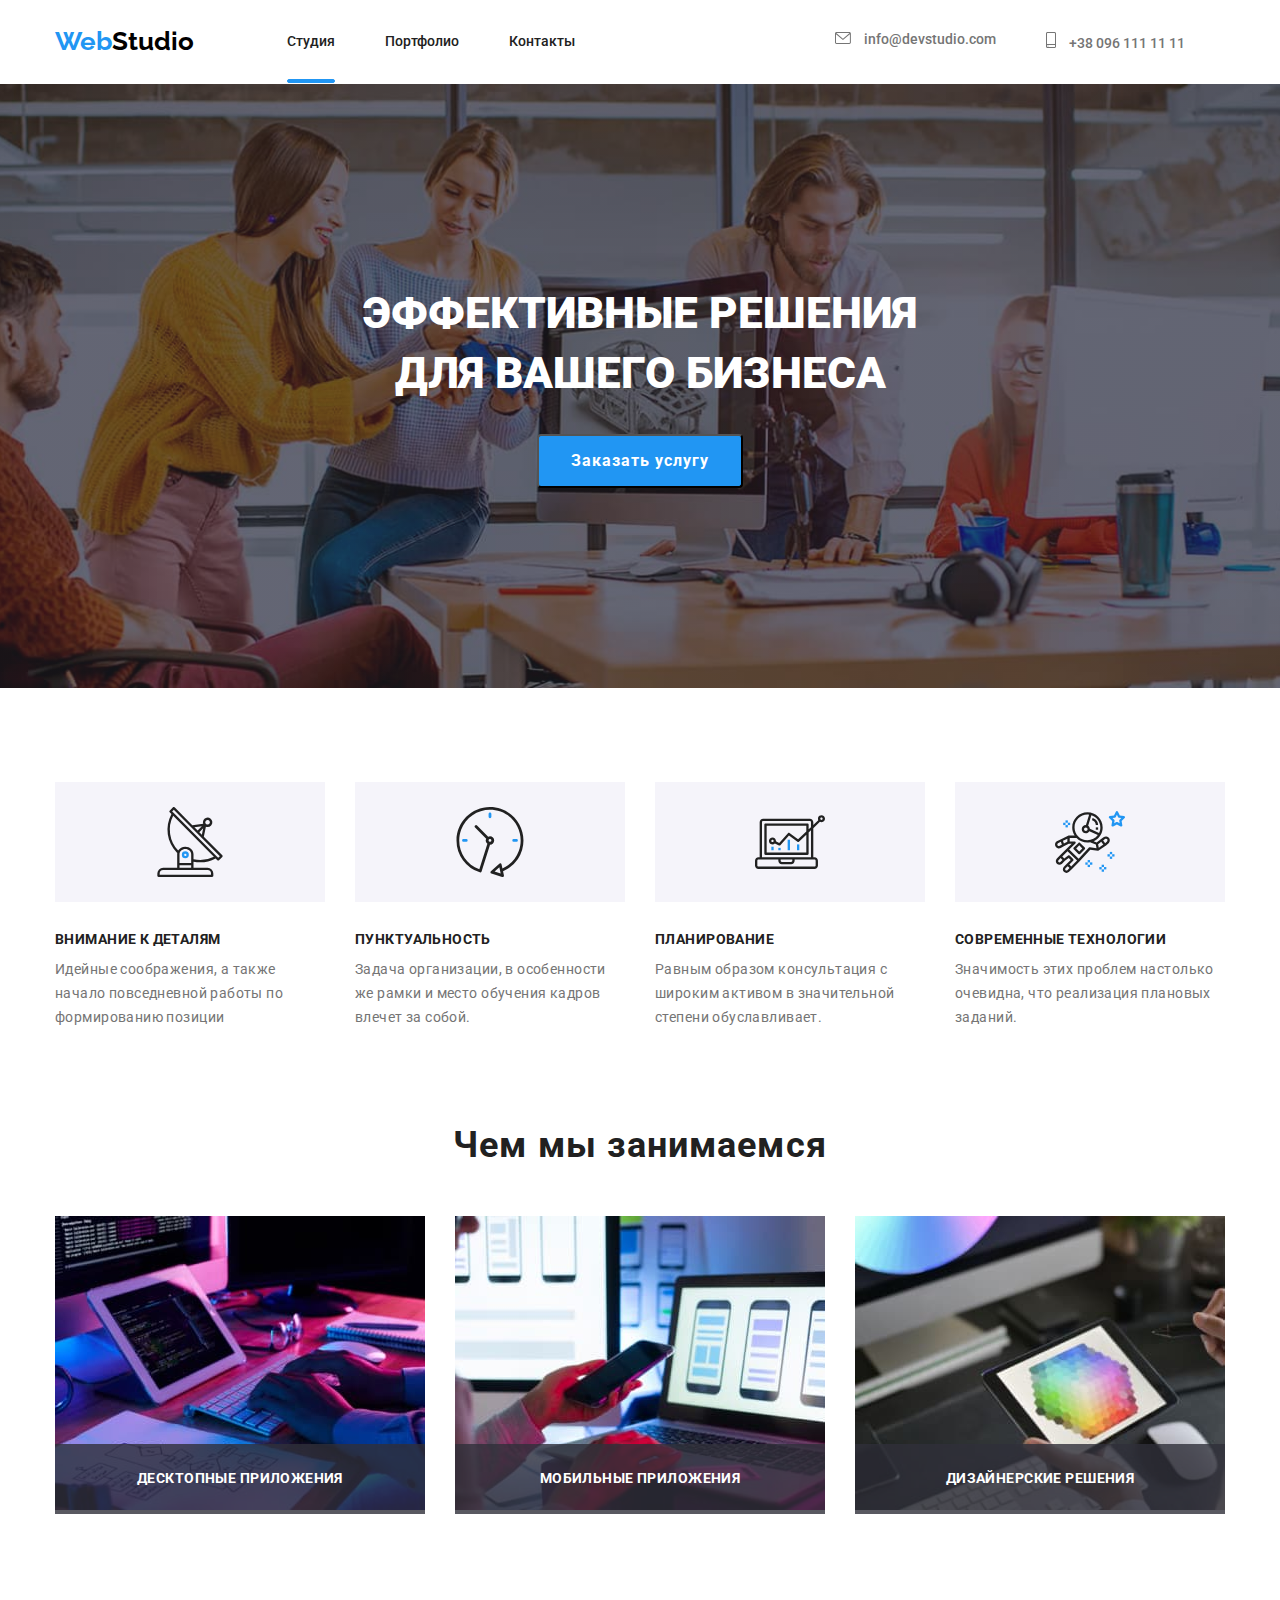
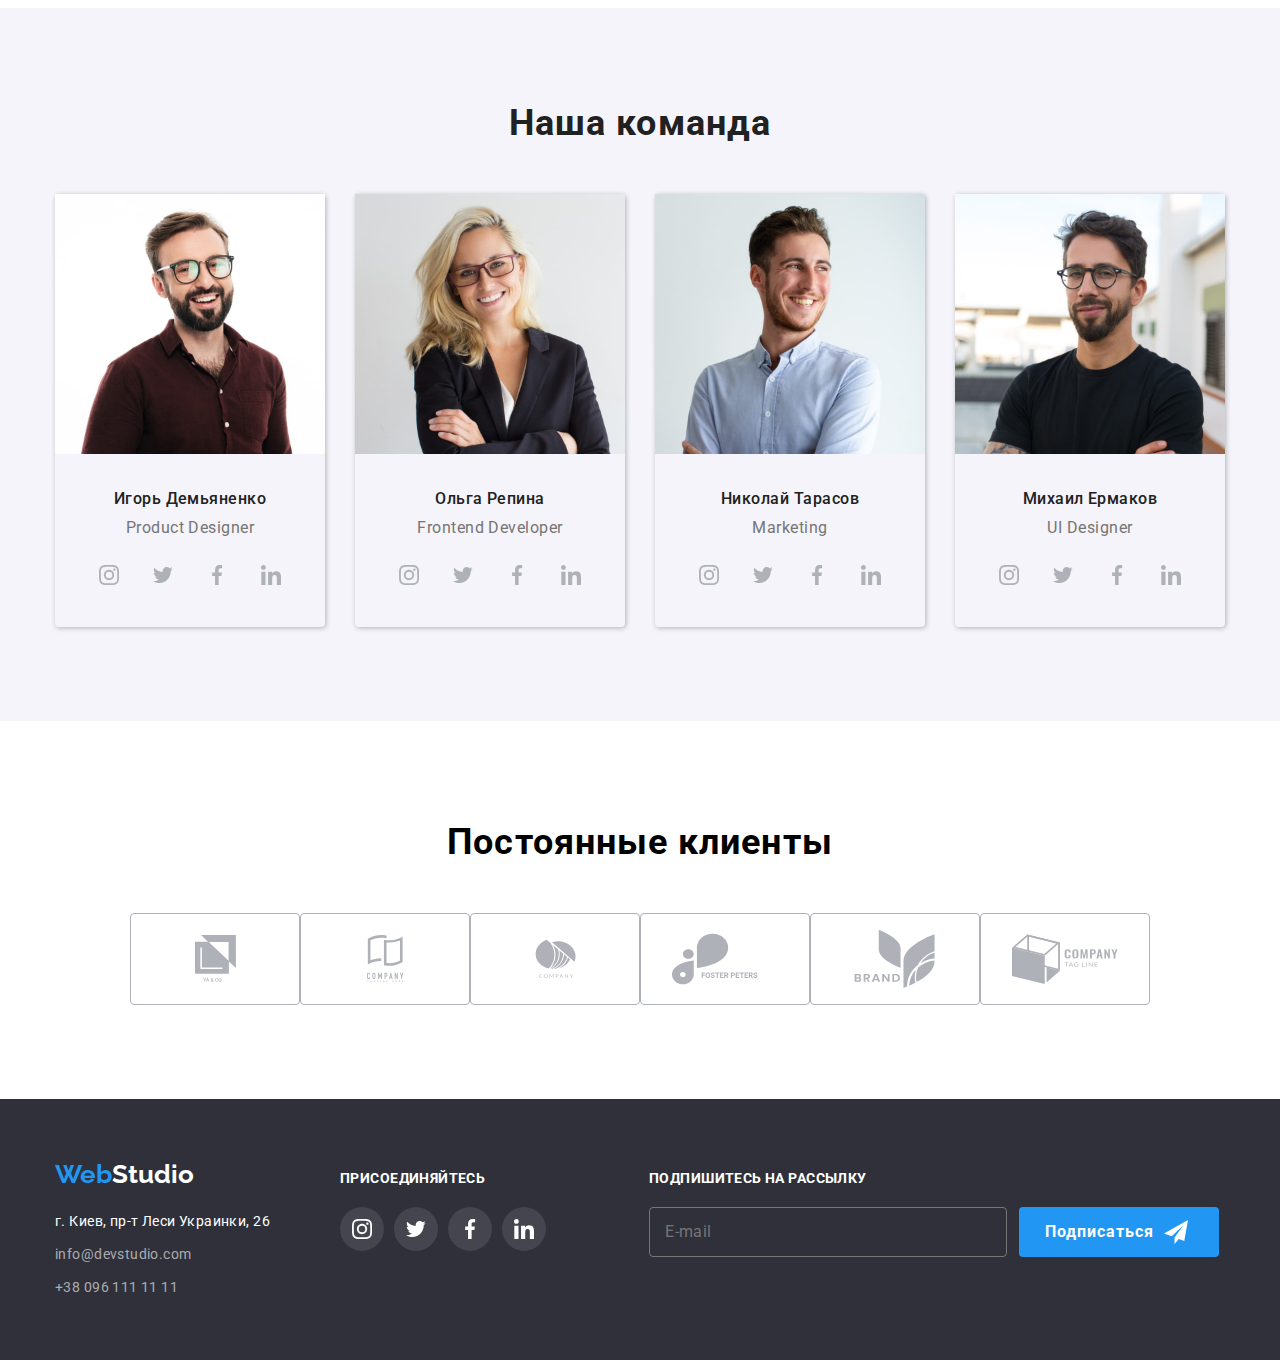
==== commit a4c8a566: "Версия 1.4" ====
--- a/index.html
+++ b/index.html
@@ -16,7 +16,7 @@
       href="https://cdnjs.cloudflare.com/ajax/libs/modern-normalize/1.1.0/modern-normalize.min.css"
     />
     <link rel="stylesheet" href="./css/styles.css" />
-    <link rel="stylesheet" href="./css/main.css" />
+    <link rel="stylesheet" href="./css/main.min.css" />
   </head>
 
   <body>
@@ -74,7 +74,7 @@
             Эффективные решения <br />
             для вашего бизнеса
           </h1>
-          <button type="button" class="button" data-modal-open>Заказать услугу</button>
+          <button type="button" class="button button--hero" data-modal-open>Заказать услугу</button>
         </div>
       </section>
       <!----------------------О нас------------------->
@@ -164,26 +164,26 @@
                 <div>
                   <ul class="list social-list">
                     <li class="social-list__items">
-                      <a href="" class="social-list__link"><span class="visually-hidden">Instagram</span>
+                      <a href="" class="social-list__link social-list__link--team"><span class="visually-hidden">Instagram</span>
                         <svg class="icon"  width="20" height="20">
                       <use href="./images/icons.svg#icon-instagram"></use>
                     </svg>
                       </a>
                     </li>
                     <li class="social-list__items">
-                      <a href="" class="social-list__link"><span class="visually-hidden">Twitter</span>
+                      <a href="" class="social-list__link social-list__link--team"><span class="visually-hidden">Twitter</span>
                         <svg class="icon"  width="20" height="20">
                       <use href="./images/icons.svg#icon-twitter"></use>
                         </svg> </a>
                     </li>
                     <li class="social-list__items">
-                      <a href="" class="social-list__link"><span class="visually-hidden">facebook</span>
+                      <a href="" class="social-list__link social-list__link--team"><span class="visually-hidden">facebook</span>
                         <svg class="icon"  width="20" height="20">
                       <use href="./images/icons.svg#icon-facebook"></use>
                         </svg> </a>
                     </li>
                     <li class="social-list__items">
-                      <a href="" class="social-list__link"><span class="visually-hidden">linkedin</span>
+                      <a href="" class="social-list__link social-list__link--team"><span class="visually-hidden">linkedin</span>
                         <svg class="icon"  width="20" height="20">
                       <use href="./images/icons.svg#icon-linkedin"></use>
                         </svg> </a>
@@ -205,26 +205,26 @@
                 <div>
                   <ul class="list social-list">
                     <li class="social-list__items">
-                      <a href="" class="social-list__link"><span class="visually-hidden">Instagram</span>
+                      <a href="" class="social-list__link social-list__link--team"><span class="visually-hidden">Instagram</span>
                         <svg class="icon"  width="20" height="20">
                       <use href="./images/icons.svg#icon-instagram"></use>
                     </svg>
                       </a>
                     </li>
                     <li class="social-list__items">
-                      <a href="" class="social-list__link"><span class="visually-hidden">Twitter</span>
+                      <a href="" class="social-list__link social-list__link--team"><span class="visually-hidden">Twitter</span>
                         <svg class="icon"  width="20" height="20">
                       <use href="./images/icons.svg#icon-twitter"></use>
                         </svg> </a>
                     </li>
                     <li class="social-list__items">
-                      <a href="" class="social-list__link"><span class="visually-hidden">facebook</span>
+                      <a href="" class="social-list__link social-list__link--team"><span class="visually-hidden">facebook</span>
                         <svg class="icon"  width="20" height="20">
                       <use href="./images/icons.svg#icon-facebook"></use>
                         </svg> </a>
                     </li>
                     <li class="social-list__items">
-                      <a href="" class="social-list__link"><span class="visually-hidden">linkedin</span>
+                      <a href="" class="social-list__link social-list__link--team"><span class="visually-hidden">linkedin</span>
                         <svg class="icon"  width="20" height="20">
                       <use href="./images/icons.svg#icon-linkedin"></use>
                         </svg> </a>
@@ -246,26 +246,26 @@
                 <div>
                   <ul class="list social-list">
                     <li class="social-list__items">
-                      <a href="" class="social-list__link"><span class="visually-hidden">Instagram</span>
+                      <a href="" class="social-list__link social-list__link--team"><span class="visually-hidden">Instagram</span>
                         <svg class="icon"  width="20" height="20">
                       <use href="./images/icons.svg#icon-instagram"></use>
                     </svg>
                       </a>
                     </li>
                     <li class="social-list__items">
-                      <a href="" class="social-list__link"><span class="visually-hidden">Twitter</span>
+                      <a href="" class="social-list__link social-list__link--team" ><span class="visually-hidden">Twitter</span>
                         <svg class="icon"  width="20" height="20">
                       <use href="./images/icons.svg#icon-twitter"></use>
                         </svg> </a>
                     </li>
                     <li class="social-list__items">
-                      <a href="" class="social-list__link"><span class="visually-hidden">facebook</span>
+                      <a href="" class="social-list__link social-list__link--team"><span class="visually-hidden">facebook</span>
                         <svg class="icon"  width="20" height="20">
                       <use href="./images/icons.svg#icon-facebook"></use>
                         </svg> </a>
                     </li>
                     <li class="social-list__items">
-                      <a href="" class="social-list__link"><span class="visually-hidden">linkedin</span>
+                      <a href="" class="social-list__link social-list__link--team"><span class="visually-hidden">linkedin</span>
                         <svg class="icon"  width="20" height="20">
                       <use href="./images/icons.svg#icon-linkedin"></use>
                         </svg> </a>
@@ -287,26 +287,26 @@
                 <div>
                   <ul class="list social-list">
                     <li class="social-list__items">
-                      <a href="" class="social-list__link"><span class="visually-hidden">Instagram</span>
+                      <a href="" class="social-list__link social-list__link--team"><span class="visually-hidden">Instagram</span>
                         <svg class="icon"  width="20" height="20">
                       <use href="./images/icons.svg#icon-instagram"></use>
                     </svg>
                       </a>
                     </li>
                     <li class="social-list__items">
-                      <a href="" class="social-list__link"><span class="visually-hidden">Twitter</span>
+                      <a href="" class="social-list__link social-list__link--team"><span class="visually-hidden">Twitter</span>
                         <svg class="icon"  width="20" height="20">
                       <use href="./images/icons.svg#icon-twitter"></use>
                         </svg> </a>
                     </li>
                     <li class="social-list__items">
-                      <a href="" class="social-list__link"><span class="visually-hidden">facebook</span>
+                      <a href="" class="social-list__link social-list__link--team"><span class="visually-hidden">facebook</span>
                         <svg class="icon"  width="20" height="20">
                       <use href="./images/icons.svg#icon-facebook"></use>
                         </svg> </a>
                     </li>
                     <li class="social-list__items">
-                      <a href="" class="social-list__link"><span class="visually-hidden">linkedin</span>
+                      <a href="" class="social-list__link social-list__link--team"><span class="visually-hidden">linkedin</span>
                         <svg class="icon"  width="20" height="20">
                       <use href="./images/icons.svg#icon-linkedin"></use>
                         </svg> </a>
@@ -368,8 +368,8 @@
         </section>
     </main>
     <!------------------------footer--------------->
-    <footer class="container">
-      <div class="foot">
+    <footer>
+      <div class="container foot">
         <div>
           <a href="./index.html" class="logo" lang="en">
             <span class="logo--accent">Web</span
@@ -399,28 +399,28 @@
         </div>
           <div class="injoy-sector">
             <h3 class="injoy-sector__title">присоединяйтесь</h3>
-            <ul class="list injoy-list">
+            <ul class="list social-list">
               <li class="social-list__items">
-                <a href="" class="social-link"><span class="visually-hidden">Instagram</span>
+                <a href="" class=" social-list__link social-list__link--footer"><span class="visually-hidden">Instagram</span>
                   <svg class="icon"  width="20" height="20">
                 <use href="./images/icons.svg#icon-instagram"></use>
               </svg>
                 </a>
               </li>
               <li class="social-list__items">
-                 <a href="" class="social-link"><span class="visually-hidden">Twitter</span>
+                 <a href="" class="social-list__link social-list__link--footer"><span class="visually-hidden">Twitter</span>
                   <svg class="icon"  width="20" height="20">
                 <use href="./images/icons.svg#icon-twitter"></use>
                   </svg> </a>
               </li>
               <li class="social-list__items ">
-                <a href="" class="social-link"><span class="visually-hidden">facebook</span>
+                <a href="" class="social-list__link social-list__link--footer"><span class="visually-hidden">facebook</span>
                   <svg class="icon"  width="20" height="20">
                 <use href="./images/icons.svg#icon-facebook"></use>
                   </svg> </a>
               </li>
               <li class="social-list__items">
-                <a href="" class="social-link"><span class="visually-hidden">linkedin</span>
+                <a href="" class="social-list__link social-list__link--footer"><span class="visually-hidden">linkedin</span>
                   <svg class="icon"  width="20" height="20">
                 <use href="./images/icons.svg#icon-linkedin"></use>
                   </svg> </a>
@@ -429,9 +429,9 @@
           </div>
           <div class="injoy-mailing">
                 <h3 class="injoy-sector__title">Подпишитесь на рассылку</h3>
-                <form class="injoy-text-mailing-form">
-                  <input type="email" name="injoy-mailing-input" placeholder="E-mail" class="injoy-mailing-input-class"> 
-                  <button type="button" class="injoy-mailing-button">Подписаться <span class="injoy-mailing-icon"></span></button>
+                <form class="injoy-mailing__text-form">
+                  <input type="email" name="injoy-mailing-input" placeholder="E-mail" class="injoy-mailing__input-class"> 
+                  <button type="button" class="button button--footer">Подписаться <span class="injoy-mailing-icon"></span></button>
                 </form>
           </div>
       </div>
@@ -441,63 +441,55 @@
     <!-------------------------Модалка--------------->
     <div class="backdrop is-hidden" data-modal>
       <div class="modal">
-        <button type="button" class="close" data-modal-close>
-          <svg class="icon-close" width="11" height="11">
+        <button type="button" class="close-button" data-modal-close>
+          <svg width="11" height="11">
                     <use href="./images/icons.svg#icon-close-colorless"></use>
                   </svg>
         </button>
-        <form class="modal-form">
-          <p class="modal-form-title">Оставьте свои данные, мы вам перезвоним</p>
-          <div class="modal-form-sector">
-            <label class="modal-form-field">
+        <form>
+          <p class="modal__title">Оставьте свои данные, мы вам перезвоним</p>
+            <label class="modal__field">
               Имя 
-              <span class="modal-form-input-wrapper">
-                <input type="text" class="modal-form-input" name="user-name">
-                  <svg class="modal-form-icon"  width="12" height="12">
+              <span class="modal__input--wrapper">
+                <input type="text" class="modal__input" name="user-name">
+                  <svg class="modal__icon"  width="12" height="12">
                     <use href="./images/icons.svg#icon-user"></use>
                   </svg>
               </span>
               
             </label>
-            <label class="modal-form-field">
+            <label class="modal__field">
               Телефон
-              <span class="modal-form-input-wrapper">
-                  <input type="tel" class="modal-form-input" name="user-phone">
-                <svg class="modal-form-icon" width="13" height="13">
+              <span class="modal__input--wrapper">
+                  <input type="tel" class="modal__input" name="user-phone">
+                <svg class="modal__icon" width="13" height="13">
                   <use href="./images/icons.svg#icon-tel"></use>
                 </svg>
               </span>
               
             </label>
-            <label class="modal-form-field">
+            <label class="modal__field">
               Почта
-              <span class="modal-form-input-wrapper">
-                  <input type="email" class="modal-form-input" name="user-mail">
-                  <svg class="modal-form-icon" width="15" height="12">
+              <span class="modal__input--wrapper">
+                  <input type="email" class="modal__input" name="user-mail">
+                  <svg class="modal__icon" width="15" height="12">
                     <use href="./images/icons.svg#icon-mail"></use>
                   </svg>
               </span>
-              
+            
             </label>
-            <label class="modal-form-field">
+            <label class="modal__field">
               Комментарий
-              <textarea name="user-comment" class="modal-form-comment-area" placeholder="Введите текст" ></textarea>
+              <textarea name="user-comment" class="modal__comment-area" placeholder="Введите текст" ></textarea>
             </label>
-            <div class="modal-form-field-policy">
+            <div class="modal__field-policy">
               <input type="checkbox" id="check" name="policy" class="checkbox visually-hidden">
-              <label for="check" class="check-label">Соглашаюсь с рассылкой и принимаю &nbsp<a href=""class="link policy-link"> Условия договора</a></label>
+              <label for="check" class="checkbox-label">Соглашаюсь с рассылкой и принимаю &nbsp<a href=""class="link policy-link"> Условия договора</a></label>
             </div>
-            <!--<label class="modal-form-field-policy check-label">
-              <input type="checkbox" class="checkboxing" name="user-accepting">
-              Соглашаюсь с рассылкой и принимаю <a href="">Условия договора</a> 
-              
-            </label> -->
-            <span class="submit-button">
-              <button type="submit" class="btn">Отправить</button>
+            <span>
+              <button type="submit" class="button button--submit">Отправить</button>
             </span>
-            
-            
-          </div>
+          
         </form>
       </div>
       
--- a/css/styles.css
+++ b/css/styles.css
@@ -1,424 +1 @@
-.injoy-list {
-  display: flex;
-  justify-content: center;
-}
-.social-link {
-  height: 44px;
-  width: 44px;
-  display: flex;
-  align-items: center;
-  justify-content: center;
-  border-radius: 50%;
-  background-color: rgba(255, 255, 255, 0.1);
-  fill: var(--light-text-color);
 
-  transition-property: background-color;
-  transition-duration: var(--timing);
-  transition-timing-function: var(--cubik);
-}
-.social-link:hover,
-.social-link:focus {
-  background-color: var(--second-color);
-}
-
-.injoy-mailing {
-  margin-left: 103px;
-  margin-top: 12px;
-}
-.injoy-text-mailing-form {
-  display: flex;
-}
-
-.injoy-mailing-input-class {
-  height: 50px;
-  width: 358px;
-  background-color: transparent;
-  border-radius: 4px;
-  border: 1px solid var(--primary-text-color);
-  padding: 16px 15px;
-  color: var(--primary-text-color);
-  margin-right: 12px;
-}
-.injoy-mailing-input-class::placeholder {
-  font-weight: normal;
-  font-size: 16px;
-  line-height: 1.25;
-  letter-spacing: 0.03em;
-  color: var(--primary-text-color);
-}
-.injoy-mailing-button {
-  font-family: Roboto, sans-serif;
-  font-style: normal;
-  font-weight: 700;
-  font-size: 16px;
-  line-height: 1.9;
-  align-items: center;
-  text-align: center;
-  letter-spacing: 0.06em;
-  color: var(--light-text-color);
-  background-color: var(--second-color);
-  cursor: pointer;
-  border-radius: 4px;
-  padding: 5px 26px;
-  display: inline-flex;
-  min-width: 200px;
-  position: relative;
-  border: none;
-}
-.injoy-mailing-button > .injoy-mailing-icon {
-  width: 24px;
-  height: 24px;
-  background-image: url(../images/icon-send.svg);
-  margin-left: 10px;
-}
-
-/*******************************Портфолио**********************************/
-
-.projects {
-  position: relative;
-
-  margin-right: 30px;
-  margin-bottom: 30px;
-  border: 1px solid #eeeeee;
-
-  transition-property: box-shadow, order-radius;
-  transition-duration: var(--timing);
-  transition-timing-function: var(--cubik);
-}
-
-.projects:hover,
-.projects:focus {
-  box-shadow: 1px 1px 5px var(--company-color);
-  border-radius: 4px;
-}
-
-.projects:nth-child(3n) {
-  margin-right: -30px;
-}
-.projects:nth-last-child(-n + 3) {
-  margin-bottom: 0;
-  padding-bottom: 0;
-}
-
-.port {
-  border-top: 1px solid #ececec;
-  padding-top: 94px;
-  padding-bottom: 94px;
-}
-
-.portfolio-button {
-  font-family: Roboto, sans-serif;
-  font-weight: 500;
-  font-size: 16px;
-  line-height: 1.62;
-  text-align: center;
-  letter-spacing: 0.03em;
-  border-radius: 4px;
-  background-color: #f5f4fa;
-  color: var(--secondary-text-color);
-  cursor: pointer;
-  border-color: transparent;
-  padding: 6px 22px;
-  border-radius: 4px;
-
-  transition-property: color, background-color, box-shadow;
-  transition-duration: var(--timing);
-  transition-timing-function: var(--cubik);
-}
-.filter-button {
-  justify-content: center;
-  margin-bottom: 50px;
-}
-.filter-button li:not(:last-child) {
-  margin-right: 8px;
-}
-
-.info-project {
-  padding: 20px 24px;
-}
-.thumb {
-  position: relative;
-  overflow: hidden;
-}
-
-.project-topic {
-  position: absolute;
-  width: 100%;
-  /*height: calc(100% - 110px);*/
-  height: 100%;
-  top: 100%;
-  left: 0;
-  text-align: left;
-  padding: 63px 24px;
-
-  font-style: normal;
-  font-weight: normal;
-  font-size: 18px;
-  line-height: 1.56;
-  letter-spacing: 0.03em;
-
-  color: var(--light-text-color);
-  background-color: rgba(33, 150, 243, 0.9);
-  opacity: 0;
-
-  transition-property: opacity, transform;
-  transition-duration: var(--timing);
-  transition-timing-function: var(--cubik);
-}
-.thumb:hover .project-topic {
-  opacity: 1;
-  transform: translateY(-100%);
-  /*transform: translateY(calc(-100% - 110px));*/
-}
-
-.company-name {
-  font-weight: 700;
-  font-size: 18px;
-  line-height: 2;
-  letter-spacing: 0.06em;
-  color: var(--secondary-text-color);
-  margin-bottom: 4px;
-}
-
-.project-type {
-  font-weight: 400;
-  font-size: 16px;
-  line-height: 1.87;
-  letter-spacing: 0.03em;
-  color: var(--primary-text-color);
-}
-.link:hover,
-.link:focus {
-  color: var(--second-color);
-  fill: var(--second-color);
-}
-
-.portfolio-button:hover,
-.portfolio-button:focus {
-  color: var(--light-text-color);
-  background-color: var(--second-color);
-  box-shadow: 1px 1px 5px var(--company-color);
-}
-
-/******************* Модалка********/
-.backdrop {
-  position: fixed;
-  top: 0;
-  left: 0;
-  width: 100vw;
-  height: 100vh;
-  background-color: rgba(0, 0, 0, 0.2);
-  opacity: 1;
-  transition: opacity var(--timing) var(--cubik);
-}
-
-.backdrop.is-hidden {
-  opacity: 0;
-  pointer-events: none;
-  visibility: unset;
-}
-
-.modal {
-  min-width: 528px;
-  min-height: 581px;
-  background-color: var(--light-text-color);
-
-  position: absolute;
-  top: 50%;
-  left: 50%;
-  transform: translate(-50%, -50%);
-  padding: 40px;
-}
-
-.close {
-  border: 1px solid rgba(0, 0, 0, 0.1);
-  background-color: unset;
-  width: 30px;
-  height: 30px;
-  border-radius: 50%;
-  position: absolute;
-
-  top: 8px;
-  right: 8px;
-
-  transition-property: fill, border-color;
-  transition-duration: var(--timing);
-  transition-timing-function: var(--cubik);
-}
-
-.modal-form-title {
-  font-style: normal;
-  font-weight: 900;
-  font-size: 20px;
-  line-height: 1.15;
-  text-align: center;
-  letter-spacing: 0.03em;
-
-  color: var(--secondary-text-color);
-  padding-bottom: 12px;
-}
-.modal-form-input-wrapper {
-  display: block;
-  position: relative;
-  content: "";
-  margin-top: 4px;
-}
-
-.modal-form-field {
-  display: block;
-  padding-bottom: 10px;
-
-  font-weight: normal;
-  font-size: 12px;
-  line-height: 1.17;
-
-  letter-spacing: 0.01em;
-
-  color: var(--primary-text-color);
-}
-.modal-form-field-policy {
-  display: block;
-  margin-bottom: 30px;
-
-  font-weight: normal;
-  font-size: 14px;
-  line-height: 1.17;
-
-  letter-spacing: 0.03em;
-
-  color: var(--primary-text-color);
-  margin-top: 20px;
-  margin-left: 13px;
-}
-
-.modal-form-input {
-  width: 100%;
-  height: 40px;
-  padding: 11px 11px 11px 34px;
-  border: 1px solid rgba(33, 33, 33, 0.2);
-  box-sizing: border-box;
-  border-radius: 4px;
-  font-weight: normal;
-  font-size: 12px;
-  line-height: 1.17;
-
-  letter-spacing: 0.01em;
-
-  transition-property: border-color;
-  transition-duration: var(--timing);
-  transition-timing-function: var(--cubik);
-}
-
-.modal-form-icon {
-  position: absolute;
-  left: 11px;
-  top: 50%;
-  transform: translateY(-50%);
-  transition-property: fill;
-  transition-duration: var(--timing);
-  transition-timing-function: var(--cubik);
-}
-.modal-form-comment-area {
-  display: block;
-  width: 100%;
-  height: 120px;
-  resize: none;
-  padding: 12px 16px;
-  margin-top: 4px;
-
-  border: 1px solid rgba(33, 33, 33, 0.2);
-  box-sizing: border-box;
-  border-radius: 4px;
-
-  font-weight: normal;
-  font-size: 12px;
-  line-height: 1.17;
-
-  letter-spacing: 0.01em;
-
-  transition-property: border-color;
-  transition-duration: var(--timing);
-  transition-timing-function: var(--cubik);
-}
-
-.modal-form-comment-area::placeholder {
-  color: rgba(117, 117, 117, 0.5);
-}
-.submit-button {
-  position: relative;
-}
-.btn {
-  font-family: Roboto, sans-serif;
-  font-style: normal;
-  font-weight: 700;
-  font-size: 16px;
-  line-height: 1.9;
-  align-items: center;
-  text-align: center;
-  letter-spacing: 0.06em;
-  color: var(--light-text-color);
-  background-color: var(--second-color);
-  cursor: pointer;
-  border-radius: 4px;
-  padding: 10px 32px;
-  display: block;
-  min-width: 200px;
-  margin: 0 auto;
-  border: none;
-}
-
-.modal-form-input-wrapper:hover > .modal-form-input,
-.modal-form-input-wrapper:focus > .modal-form-input,
-.modal-form-input-wrapper:hover > .modal-form-icon,
-.modal-form-input-wrapper:focus > .modal-form-icon {
-  border-color: var(--second-color);
-  fill: var(--second-color);
-}
-
-.modal-form-field:hover > .modal-form-comment-area,
-.modal-form-field:focus > .modal-form-comment-area {
-  border-color: var(--second-color);
-}
-
-.close:hover {
-  fill: var(--second-color);
-  border-color: var(--second-color);
-}
-.check-label {
-  display: flex;
-  align-items: center;
-}
-.check-label::before {
-  content: "";
-  width: 15px;
-  height: 15px;
-  border: 2px solid #000000;
-  border-radius: 2px;
-  margin-right: 5px;
-}
-.check-label::before {
-  content: "";
-  width: 15px;
-  height: 15px;
-  border: 2px solid #000000;
-  border-radius: 2px;
-  margin-right: 5px;
-}
-
-.checkbox:checked + .check-label::before {
-  background-color: #2196f3;
-  background-image: url(../images/yes.svg);
-  background-repeat: no-repeat;
-  background-size: contain;
-  border: none;
-}
-.policy-link {
-  font-weight: normal;
-  font-size: 14px;
-  line-height: 1.71;
-
-  letter-spacing: 0.03em;
-  text-decoration-line: underline;
-
-  color: var(--second-color);
-}
--- a/css/main.min.css
+++ b/css/main.min.css
@@ -0,0 +1,2 @@
+:root{--primary-text-color: #757575;--secondary-text-color: #212121;--outside-background-color: #2f303a;--light-text-color: #ffffff;--second-color: #2196f3;--company-color: #afb1b8;--timing: 250ms;--cubik: cubic-bezier(0.4, 0, 0.2, 1)}html{box-sizing:border-box}body{font-family:Roboto, sans-serif;font-style:normal}p,h1,h2,h3,h4,h5,h6{margin-top:0px;margin-bottom:0px}ul{margin-top:0px;margin-bottom:0px;padding-left:0px}.link{text-decoration:none;transition-property:color, fill;transition-duration:var(--timing);transition-timing-function:var(--cubik)}.link:hover,.link:focus{color:var(--second-color);fill:var(--second-color)}.policy-link{font-size:14px;line-height:1.71;letter-spacing:0.03em;text-decoration-line:underline;color:var(--second-color)}.list{list-style:none}.visually-hidden{position:absolute;clip:rect(0 0 0 0);width:1px;height:1px;margin:-1px}.container{width:1200px;padding-left:15px;padding-right:15px;margin:0 auto}.content{display:flex;flex-wrap:wrap}.caption{font-weight:700;font-size:36px;line-height:1.17;text-align:center;letter-spacing:0.03em;color:var(--secondary-text-color);margin-bottom:50px}.button{font-weight:700;font-size:16px;line-height:1.9;color:var(--light-text-color);letter-spacing:0.06em;background-color:var(--second-color);cursor:pointer;border-radius:4px;padding:10px 32px;min-width:200px}.button--hero{margin-top:30px}.button--footer{align-items:center;padding:5px 26px;display:inline-flex;position:relative;border:none}.button--footer>.injoy-mailing-icon{width:24px;height:24px;background-image:url(../images/icon-send.svg);margin-left:10px}.button--submit{align-items:center;text-align:center;display:block;margin:0 auto;border:none}.close-button{border:1px solid rgba(0,0,0,0.1);background-color:unset;width:30px;height:30px;border-radius:50%;position:absolute;top:8px;right:8px;transition-property:fill, border-color;transition-duration:var(--timing);transition-timing-function:var(--cubik)}.close-button:hover{fill:var(--second-color);border-color:var(--second-color)}input[type="radio"]{display:none}.checkbox:checked+.checkbox-label::before{background-color:#2196f3;background-image:url(../images/yes.svg);background-repeat:no-repeat;background-size:contain;border:none}.checkbox-label{display:flex;align-items:center}.checkbox-label::before{content:"";width:15px;height:15px;border:2px solid #000000;border-radius:2px;margin-right:5px}.heading{display:flex}.header-navigation__link{display:block;position:relative;padding-top:32px;padding-bottom:32px}.header-navigation__link--active-link::after{content:"";position:absolute;display:block;left:0;bottom:0;width:100%;height:4px;border-radius:4px;background-color:var(--second-color);border:1px solid var(--second-color);margin-bottom:-1.5px}.header-navigation{display:flex;align-items:center}.nav-head{font-weight:500;font-size:14px;line-height:1.14;font-style:normal;color:var(--secondary-text-color);display:flex}.nav-head .link{color:var(--secondary-text-color)}.nav-head .link:hover{color:var(--second-color)}.nav-head li:not(:last-child){margin-right:50px}.for-mailto,.for-tel{fill:currentColor;margin-right:10px}.for-mailto:hover,.for-mailto:hover,.for-tel:hover,.for-tel:hover{fill:currentColor}.post-and-phone{font-weight:500;font-size:14px;line-height:1.14;font-style:normal;color:currentColor;display:flex;margin-left:auto;margin-right:40px;justify-content:center}.post-and-phone li:not(:last-child){margin-right:50px}.post-and-phone .link{color:var(--primary-text-color)}.post-and-phone .link:hover{color:var(--second-color)}.logo{font-weight:700;font-size:26px;line-height:1.2;font-style:normal;color:#000;font-family:Raleway, sans-serif;text-decoration:none}.logo--upper{padding-top:24px;padding-bottom:24px;margin-right:93px}.logo--accent{color:var(--second-color)}.logo--dark{color:#000000}.logo--light{color:var(--light-text-color)}.hero{background:var(--outside-background-color);flex-grow:1;text-align:center;padding-top:200px;padding-bottom:200px;background-image:linear-gradient(to right, rgba(47,48,58,0.4), rgba(47,48,58,0.4)),url(../images/hero.jpg);background-repeat:no-repeat;background-position:center;background-size:cover}.hero__text{font-weight:900;font-size:44px;line-height:1.36;font-style:normal;color:var(--light-text-color);text-transform:uppercase}.about-section{padding-top:94px;padding-bottom:94px;display:flex}.about{display:flex}.about__topic:not(:last-child){margin-right:30px}.about__topic::before{content:"";display:block;height:120px;background-color:#f5f4fa;background-size:contain;background-repeat:no-repeat;align-items:center;margin-bottom:30px}.about__topic--antenna::before{background-image:url(../images/antenna-svg.svg)}.about__topic--clock::before{background-image:url(../images/clock-svg.svg)}.about__topic--diagram::before{background-image:url(../images/diagram-svg.svg)}.about__topic--kosmonaut::before{background-image:url(../images/kosmonaut-svg.svg)}.about_character{font-weight:700;font-size:14px;line-height:1.14;font-style:normal;color:var(--secondary-text-color);letter-spacing:0.03em;text-transform:uppercase;margin-bottom:10px}.about__text{font-weight:400;font-size:14px;line-height:1.71;font-style:normal;color:var(--primary-text-color);letter-spacing:0.03em;width:270px}.our-work{padding-bottom:94px}.our-work__picture{position:relative}.our-work__picture:not(:last-child){margin-right:30px}.our-work__text{height:70px;width:100%;position:absolute;bottom:0;display:flex;font-weight:700;font-size:14px;line-height:1.14;font-style:normal;color:var(--light-text-color);justify-content:center;align-items:center;letter-spacing:0.03em;text-transform:uppercase;background-color:rgba(47,48,58,0.8)}.team{padding-bottom:94px;padding-top:94px;background-color:#f5f4fa}.team__list{box-shadow:1px 1px 5px var(--company-color);border-radius:4px}.team__list:not(:last-child){margin-right:30px}.team__info{padding-top:30px;padding-bottom:16px}.team__name{font-weight:500;font-size:16px;line-height:1.19;font-style:normal;color:var(--secondary-text-color);letter-spacing:0.03em;text-align:center;padding-bottom:10px}.team__role{font-weight:400;font-size:16px;line-height:1.19;font-style:normal;color:var(--primary-text-color);letter-spacing:0.03em;text-align:center}.social-list{display:flex;justify-content:center;padding-bottom:30px}.social-list__items{content:"";display:inline-block;background-size:22px;background-position:center;fill:var(--light-text-color)}.social-list__items:not(:last-child){margin-right:10px}.social-list__link{height:44px;width:44px;display:flex;align-items:center;justify-content:center;border-radius:50%}.social-list__link--team{fill:var(--company-color);background-color:transparent;transition-property:background-color, fill;transition-duration:var(--timing);transition-timing-function:var(--cubik)}.social-list__link--team:hover,.social-list__link--team:focus{background-color:var(--second-color);fill:var(--light-text-color)}.social-list__link--footer{background-color:rgba(255,255,255,0.1);fill:var(--light-text-color);transition-property:background-color;transition-duration:var(--timing);transition-timing-function:var(--cubik)}.social-list__link--footer:hover,.social-list__link--footer:focus{background-color:var(--second-color)}.clients{padding-top:100px}.our-clients{font-weight:700;font-size:36px;line-height:1.17;font-style:normal;color:currentColor;text-align:center;letter-spacing:0.03em;margin-bottom:50px}.clients-list{display:flex;justify-content:center;padding-bottom:94px}.clients-list:not(:last-child){margin-right:30px}.clients-list__company{content:"";height:92px;width:170px;display:flex;align-items:center;justify-content:center;border-radius:4px;fill:var(--company-color);border:1px solid var(--company-color);transition-property:fill, border;transition-duration:var(--timing);transition-timing-function:var(--cubik)}.clients-list__company:hover,.clients-list__company:focus{fill:var(--second-color);border:1px solid var(--second-color)}footer{background:var(--outside-background-color);padding-top:60px;padding-bottom:60px}.foot{display:flex}.address-ccs{margin-top:20px}.foot__adress{margin-bottom:9px}.foot__adress .link{font-style:normal;font-size:14px;line-height:1.71;letter-spacing:0.03em;color:var(--light-text-color)}.foot__contacts .link{font-style:normal;font-size:14px;line-height:1.71;letter-spacing:0.03em;color:rgba(255,255,255,0.6)}.foot__contacts:not(:last-child){margin-bottom:9px}.injoy-sector{margin-left:70px;margin-top:12px}.injoy-sector__title{font-weight:700;font-size:14px;line-height:1.14;letter-spacing:0.03em;text-transform:uppercase;color:var(--light-text-color);margin-bottom:20px}.injoy-mailing{margin-left:103px;margin-top:12px}.injoy-mailing__text-form{display:flex}.injoy-mailing__input-class{height:50px;width:358px;background-color:transparent;border-radius:4px;border:1px solid var(--primary-text-color);padding:16px 15px;color:var(--primary-text-color);margin-right:12px}.injoy-mailing__input-class::placeholder{font-weight:normal;font-size:16px;line-height:1.25;letter-spacing:0.03em;color:var(--primary-text-color)}.projects-filter{justify-content:center;margin-bottom:50px}.projects-filter li:not(:last-child){margin-right:8px}.projects-filter__item{font-weight:500;font-size:16px;line-height:1.62;font-style:normal;color:#f5f4fa;text-align:center;letter-spacing:0.03em;border-radius:4px;color:var(--secondary-text-color);cursor:pointer;border-color:transparent;padding:6px 22px;border-radius:4px;background-color:#f5f4fa;transition-property:color, background-color, box-shadow;transition-duration:var(--timing);transition-timing-function:var(--cubik)}.projects-filter__item:hover,.projects-filter__item:focus{color:var(--light-text-color);background-color:var(--second-color);box-shadow:1px 1px 5px var(--company-color)}.port{border-top:1px solid #ececec;padding-top:94px;padding-bottom:94px}.content-projects{position:relative;margin-right:30px;margin-bottom:30px;border:1px solid #eeeeee;transition-property:box-shadow, order-radius;transition-duration:var(--timing);transition-timing-function:var(--cubik)}.content-projects:hover,.content-projects:focus{box-shadow:1px 1px 5px var(--company-color);border-radius:4px}.content-projects:nth-child(3n){margin-right:-30px}.content-projects:nth-last-child(-n+3){margin-bottom:0;padding-bottom:0}.thumb{position:relative;overflow:hidden}.thumb:hover .content-projects__topic{opacity:1;transform:translateY(-100%)}.content-projects__topic{position:absolute;width:100%;height:100%;top:100%;left:0;text-align:left;padding:63px 24px;font-style:normal;font-weight:normal;font-size:18px;line-height:1.56;letter-spacing:0.03em;color:var(--light-text-color);background-color:rgba(33,150,243,0.9);opacity:0;transition-property:opacity, transform;transition-duration:var(--timing);transition-timing-function:var(--cubik)}.info-project{padding:20px 24px}.content-projects__name{font-weight:700;font-size:18px;line-height:2;font-style:normal;color:var(--secondary-text-color);letter-spacing:0.06em;margin-bottom:4px}.content-projects__type{font-weight:400;font-size:16px;line-height:1.87;font-style:normal;color:var(--primary-text-color);letter-spacing:0.03em}.backdrop{position:fixed;top:0;left:0;width:100vw;height:100vh;background-color:rgba(0,0,0,0.2);opacity:1;transition:opacity var(--timing) var(--cubik)}.backdrop.is-hidden{opacity:0;pointer-events:none;visibility:unset}.modal{min-width:528px;min-height:581px;background-color:var(--light-text-color);position:absolute;top:50%;left:50%;transform:translate(-50%, -50%);padding:40px}.modal__title{font-weight:900;font-size:20px;line-height:1.15;font-style:normal;color:var(--secondary-text-color);text-align:center;letter-spacing:0.03em;padding-bottom:12px}.modal__field{display:block;padding-bottom:10px;font-weight:normal;font-size:12px;line-height:1.17;letter-spacing:0.01em;color:var(--primary-text-color)}.modal__field:hover>.modal__comment-area,.modal__field:focus>.modal__comment-area{border-color:var(--second-color)}.modal__input--wrapper{display:block;position:relative;content:"";margin-top:4px}.modal__input--wrapper:hover>.modal__input,.modal__input--wrapper:focus>.modal__input,.modal__input--wrapper:hover>.modal__icon,.modal__input--wrapper:focus>.modal__icon{border-color:var(--second-color);fill:var(--second-color)}.modal__input{width:100%;height:40px;padding:11px 11px 11px 34px;border:1px solid rgba(33,33,33,0.2);box-sizing:border-box;border-radius:4px;font-size:12px;line-height:1.17;letter-spacing:0.01em;transition-property:border-color;transition-duration:var(--timing);transition-timing-function:var(--cubik)}.modal__icon{position:absolute;left:11px;top:50%;transform:translateY(-50%);transition-property:fill;transition-duration:var(--timing);transition-timing-function:var(--cubik)}.modal__comment-area{display:block;width:100%;height:120px;resize:none;padding:12px 16px;margin-top:4px;border:1px solid rgba(33,33,33,0.2);box-sizing:border-box;border-radius:4px;font-size:12px;line-height:1.17;letter-spacing:0.01em;transition-property:border-color;transition-duration:var(--timing);transition-timing-function:var(--cubik)}.modal__comment-area::placeholder{color:rgba(117,117,117,0.5)}.modal__field-policy{display:block;margin-bottom:30px;font-size:14px;line-height:1.17;letter-spacing:0.03em;color:var(--primary-text-color);margin-top:20px;margin-left:13px}
+/*# sourceMappingURL=main.min.css.map */